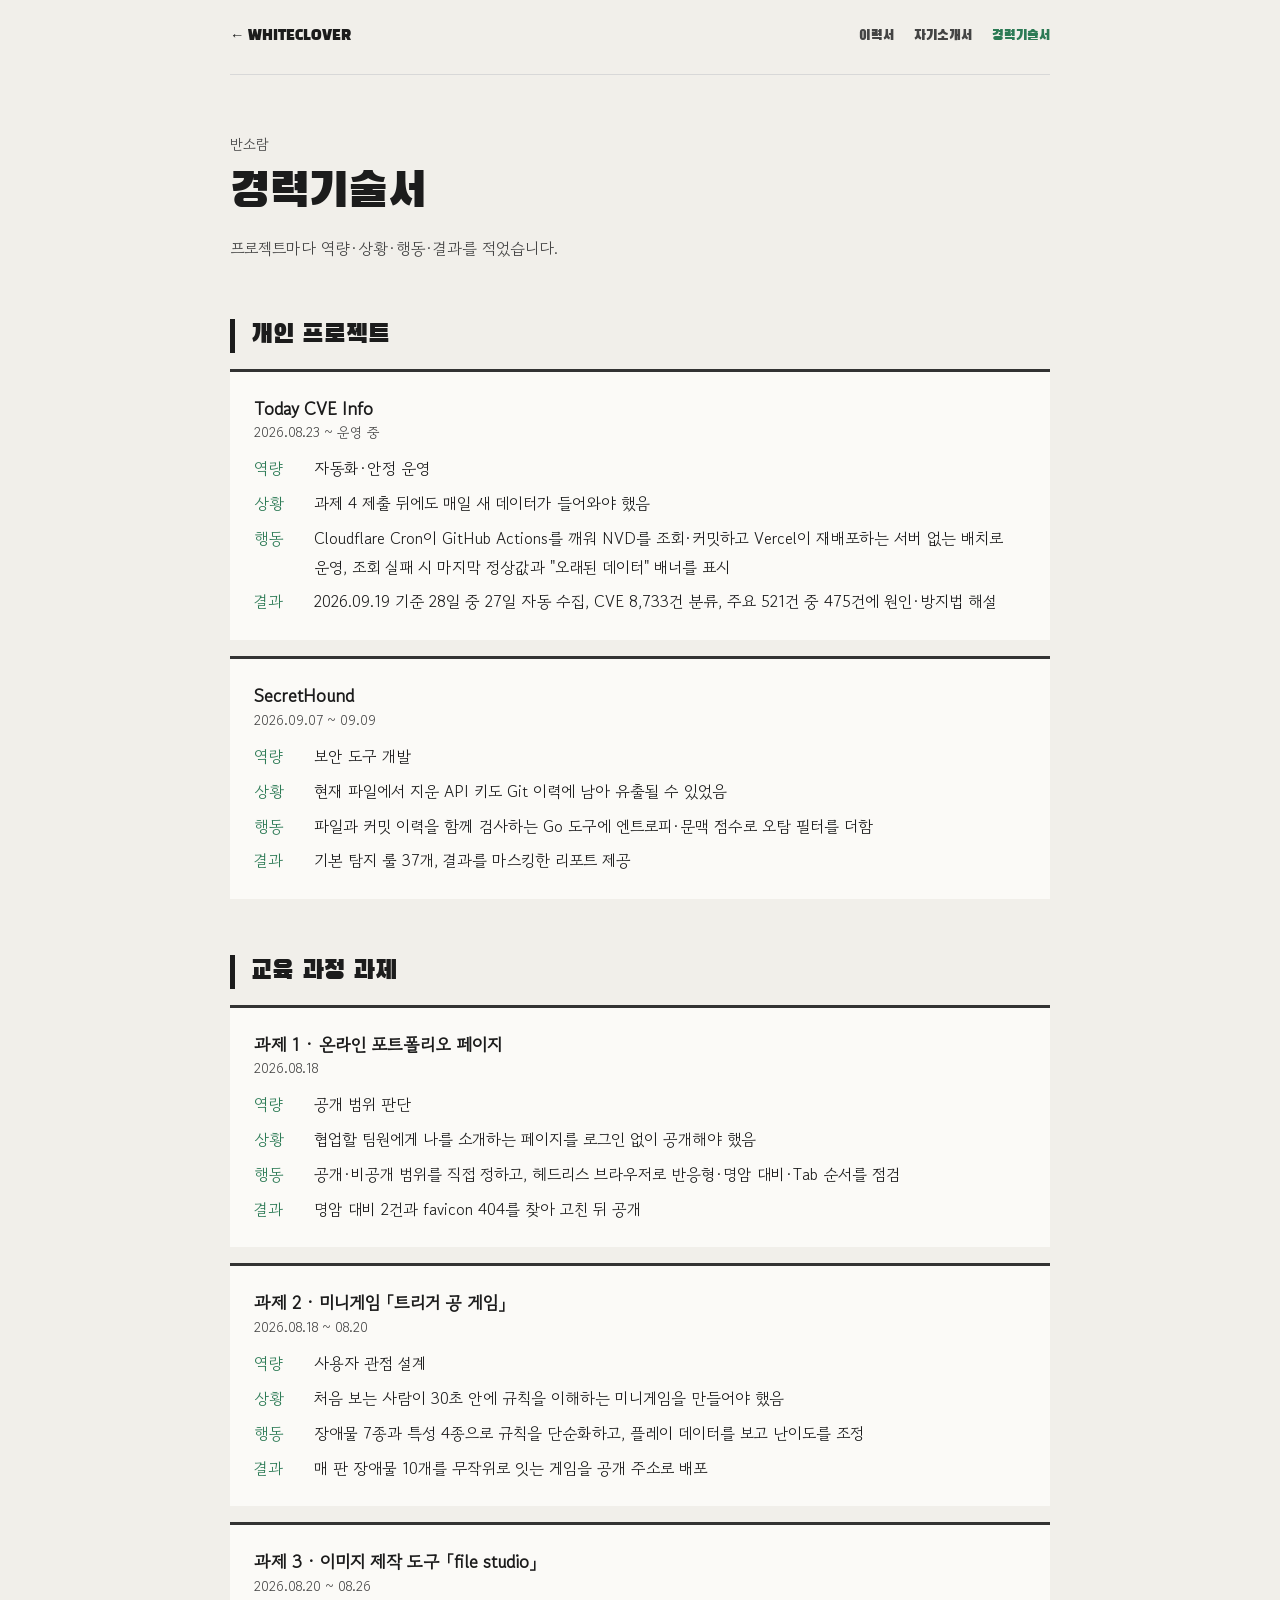
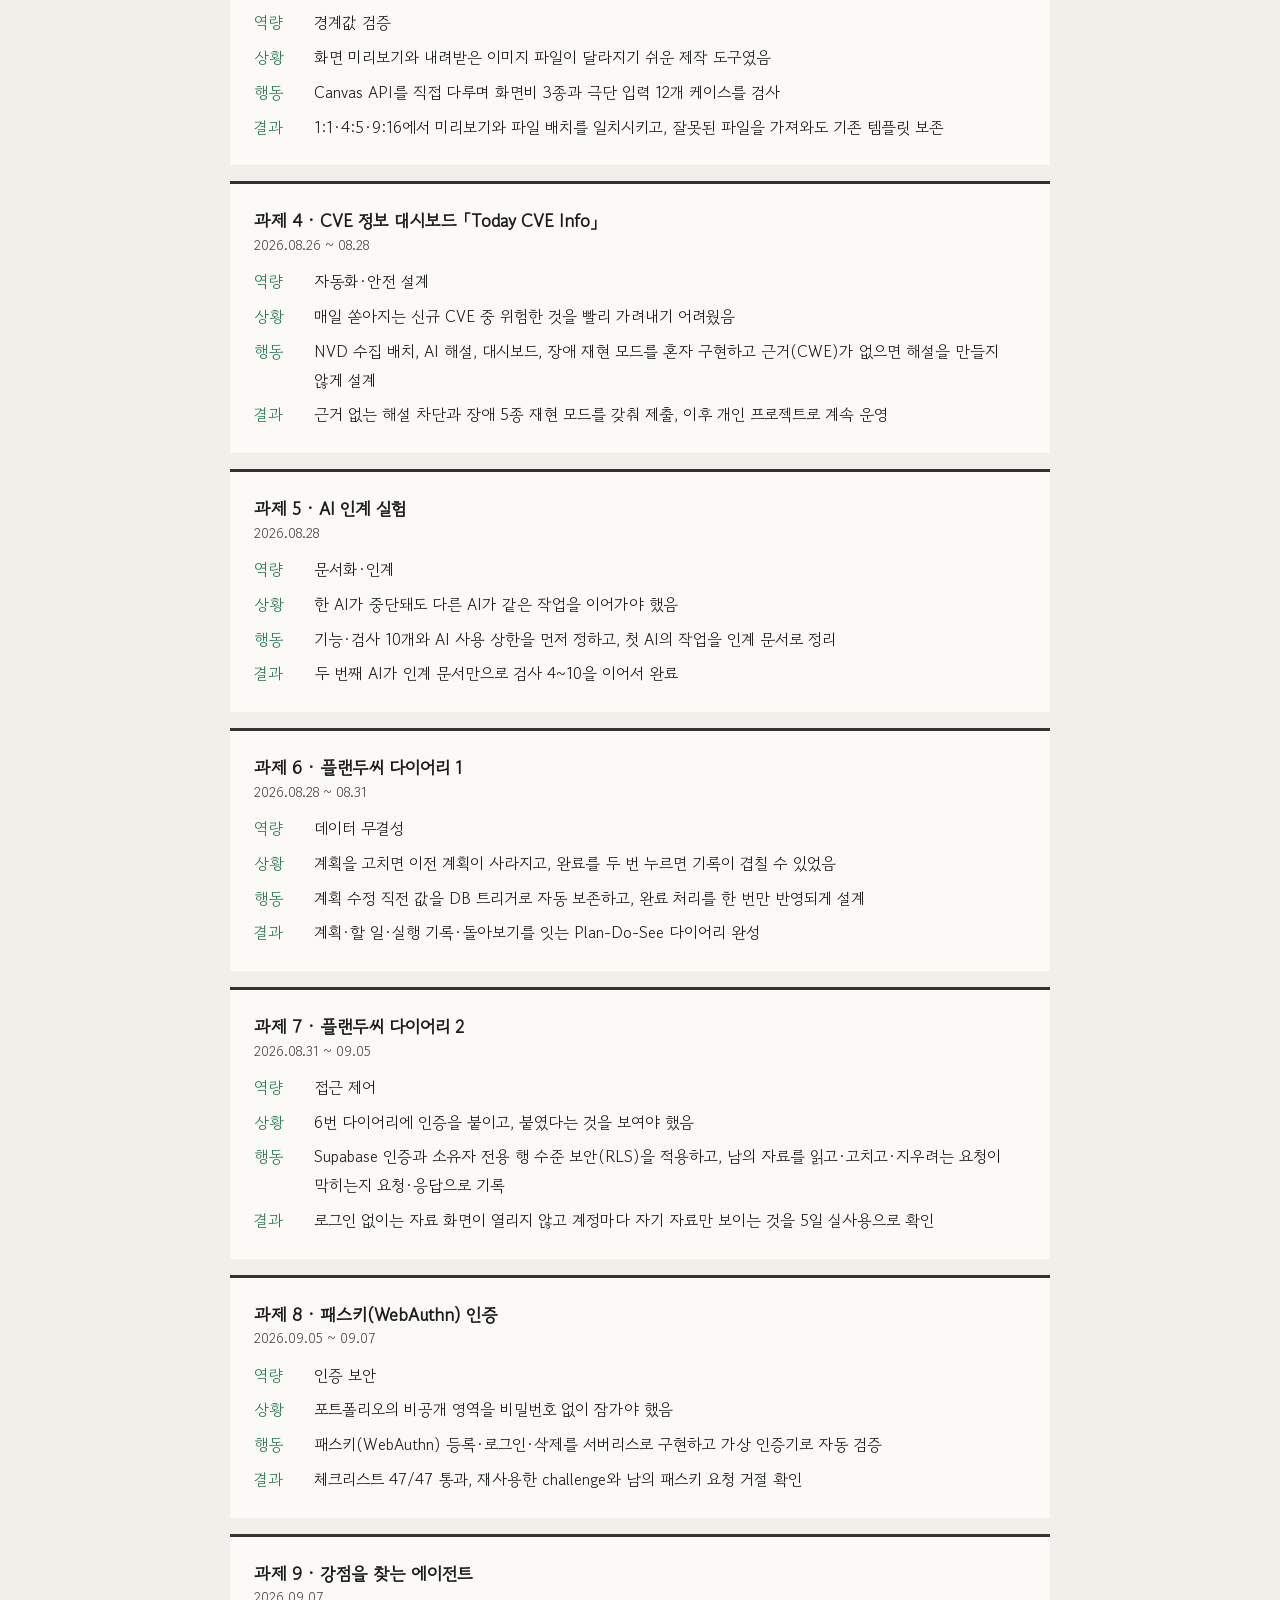
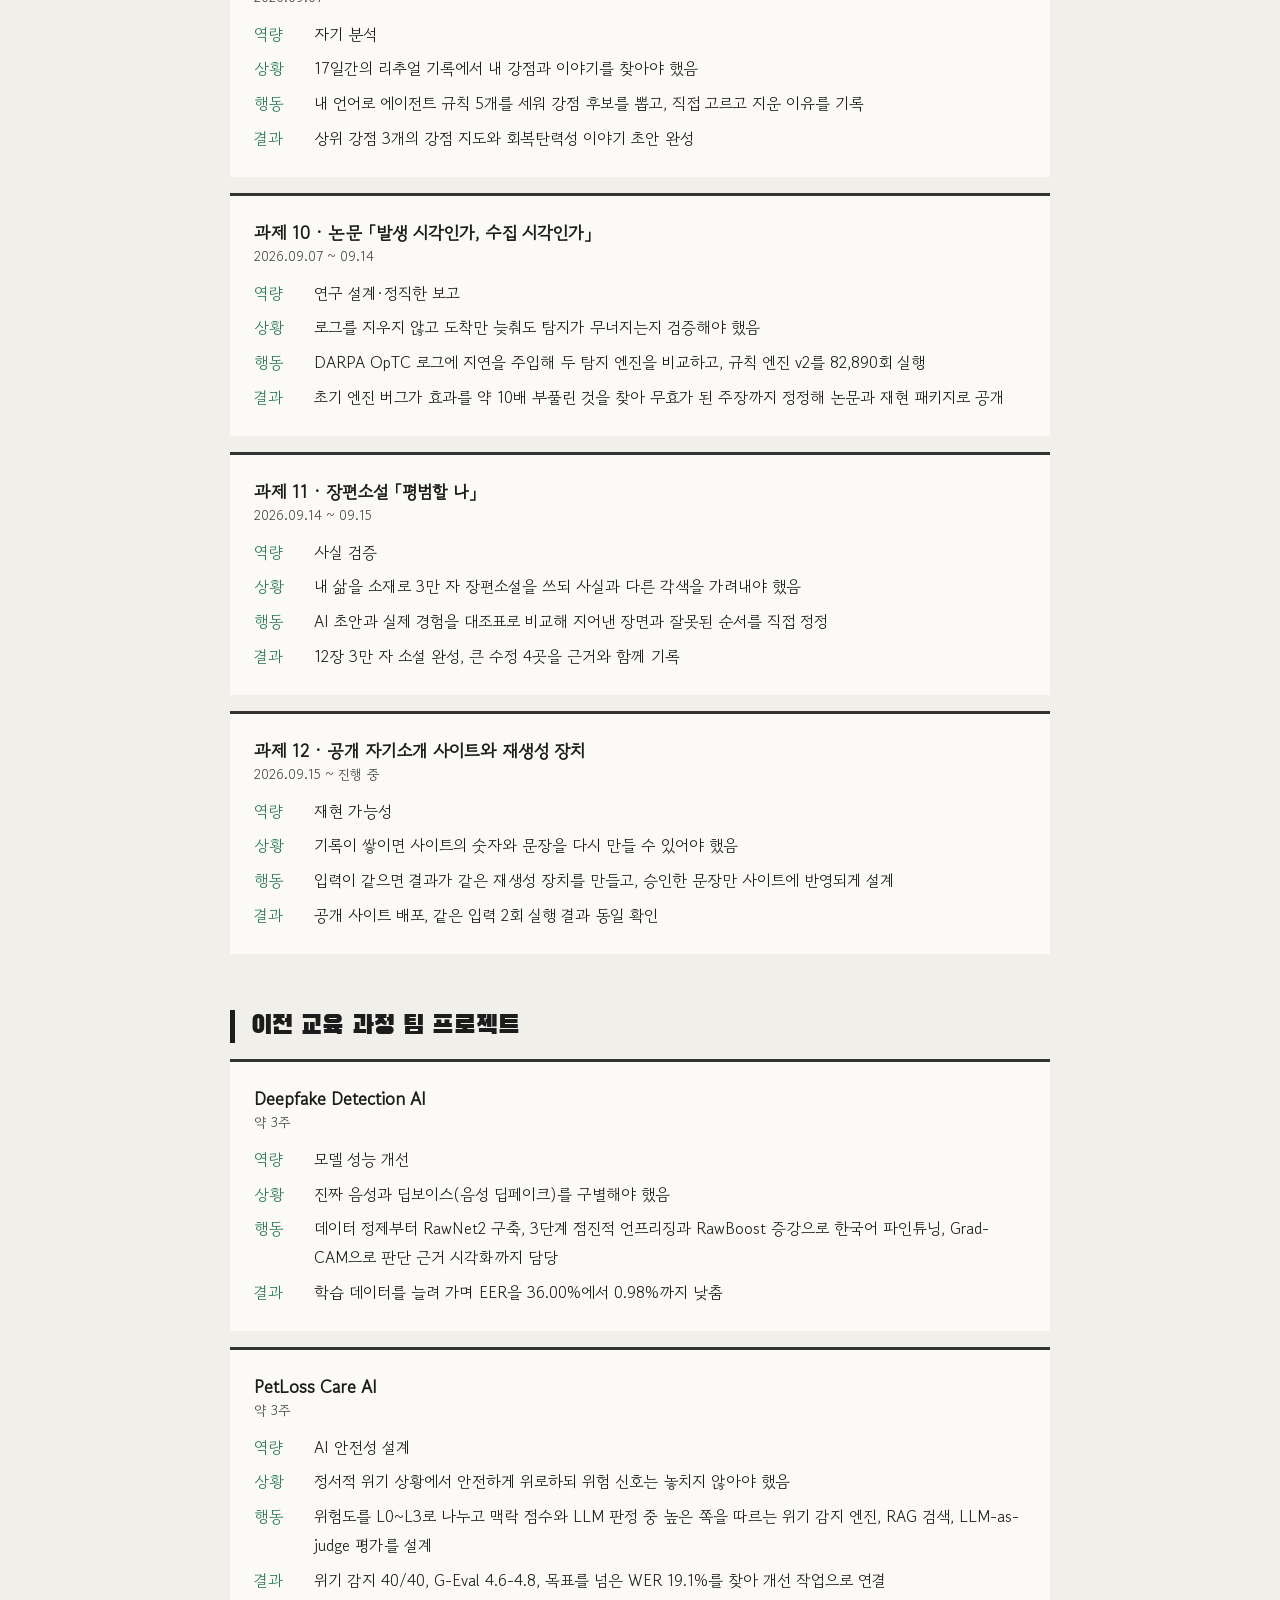
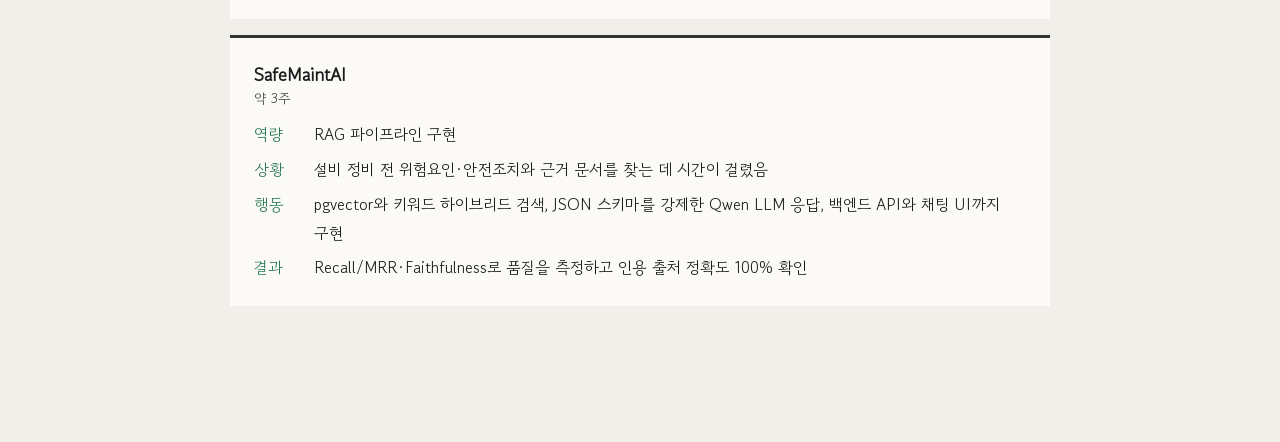
==== career.html @ 24337773 "Publish resume, cover letter, and career pages on the site Co-Authored-By: Claude Opus 5 <noreply@an" ====
<!DOCTYPE html>
<html lang="ko">
<head>
  <meta charset="UTF-8">
  <meta name="viewport" content="width=device-width, initial-scale=1.0">
  <title>경력기술서 · 반소람</title>
  <meta name="description" content="반소람(WHITECLOVER)의 경력기술서입니다. 프로젝트마다 역량·상황·행동·결과를 적었습니다.">
  <link rel="icon" href="data:image/svg+xml,<svg xmlns=%22http://www.w3.org/2000/svg%22 viewBox=%220 0 100 100%22><rect width=%22100%22 height=%22100%22 fill=%22%23333333%22/><text x=%2250%22 y=%2268%22 font-size=%2260%22 font-family=%22sans-serif%22 font-weight=%22700%22 fill=%22%23ffffff%22 text-anchor=%22middle%22>W</text></svg>">
  <link rel="stylesheet" href="style.css">
</head>
<body class="doc-page">
  <nav class="doc-bar" aria-label="지원 문서">
    <a href="/#resume">← WHITECLOVER</a>
    <a href="resume.html">이력서</a>
    <a href="cover-letter.html">자기소개서</a>
    <a href="career.html" aria-current="page">경력기술서</a>
  </nav>

  <main class="doc">
    <p class="doc-kicker">반소람</p>
    <h1>경력기술서</h1>
    <p class="doc-lede">프로젝트마다 역량·상황·행동·결과를 적었습니다.</p>

    <h2>개인 프로젝트</h2>

    <article class="doc-item">
      <h3>Today CVE Info <span>2026.08.23 ~ 운영 중</span></h3>
      <dl>
        <dt>역량</dt><dd>자동화·안정 운영</dd>
        <dt>상황</dt><dd>과제 4 제출 뒤에도 매일 새 데이터가 들어와야 했음</dd>
        <dt>행동</dt><dd>Cloudflare Cron이 GitHub Actions를 깨워 NVD를 조회·커밋하고 Vercel이 재배포하는 서버 없는 배치로 운영, 조회 실패 시 마지막 정상값과 "오래된 데이터" 배너를 표시</dd>
        <dt>결과</dt><dd>2026.09.19 기준 28일 중 27일 자동 수집, CVE 8,733건 분류, 주요 521건 중 475건에 원인·방지법 해설</dd>
      </dl>
    </article>

    <article class="doc-item">
      <h3>SecretHound <span>2026.09.07 ~ 09.09</span></h3>
      <dl>
        <dt>역량</dt><dd>보안 도구 개발</dd>
        <dt>상황</dt><dd>현재 파일에서 지운 API 키도 Git 이력에 남아 유출될 수 있었음</dd>
        <dt>행동</dt><dd>파일과 커밋 이력을 함께 검사하는 Go 도구에 엔트로피·문맥 점수로 오탐 필터를 더함</dd>
        <dt>결과</dt><dd>기본 탐지 룰 37개, 결과를 마스킹한 리포트 제공</dd>
      </dl>
    </article>

    <h2>교육 과정 과제</h2>

    <article class="doc-item">
      <h3>과제 1 · 온라인 포트폴리오 페이지 <span>2026.08.18</span></h3>
      <dl>
        <dt>역량</dt><dd>공개 범위 판단</dd>
        <dt>상황</dt><dd>협업할 팀원에게 나를 소개하는 페이지를 로그인 없이 공개해야 했음</dd>
        <dt>행동</dt><dd>공개·비공개 범위를 직접 정하고, 헤드리스 브라우저로 반응형·명암 대비·Tab 순서를 점검</dd>
        <dt>결과</dt><dd>명암 대비 2건과 favicon 404를 찾아 고친 뒤 공개</dd>
      </dl>
    </article>

    <article class="doc-item">
      <h3>과제 2 · 미니게임 「트리거 공 게임」 <span>2026.08.18 ~ 08.20</span></h3>
      <dl>
        <dt>역량</dt><dd>사용자 관점 설계</dd>
        <dt>상황</dt><dd>처음 보는 사람이 30초 안에 규칙을 이해하는 미니게임을 만들어야 했음</dd>
        <dt>행동</dt><dd>장애물 7종과 특성 4종으로 규칙을 단순화하고, 플레이 데이터를 보고 난이도를 조정</dd>
        <dt>결과</dt><dd>매 판 장애물 10개를 무작위로 잇는 게임을 공개 주소로 배포</dd>
      </dl>
    </article>

    <article class="doc-item">
      <h3>과제 3 · 이미지 제작 도구 「file studio」 <span>2026.08.20 ~ 08.26</span></h3>
      <dl>
        <dt>역량</dt><dd>경계값 검증</dd>
        <dt>상황</dt><dd>화면 미리보기와 내려받은 이미지 파일이 달라지기 쉬운 제작 도구였음</dd>
        <dt>행동</dt><dd>Canvas API를 직접 다루며 화면비 3종과 극단 입력 12개 케이스를 검사</dd>
        <dt>결과</dt><dd>1:1·4:5·9:16에서 미리보기와 파일 배치를 일치시키고, 잘못된 파일을 가져와도 기존 템플릿 보존</dd>
      </dl>
    </article>

    <article class="doc-item">
      <h3>과제 4 · CVE 정보 대시보드 「Today CVE Info」 <span>2026.08.26 ~ 08.28</span></h3>
      <dl>
        <dt>역량</dt><dd>자동화·안전 설계</dd>
        <dt>상황</dt><dd>매일 쏟아지는 신규 CVE 중 위험한 것을 빨리 가려내기 어려웠음</dd>
        <dt>행동</dt><dd>NVD 수집 배치, AI 해설, 대시보드, 장애 재현 모드를 혼자 구현하고 근거(CWE)가 없으면 해설을 만들지 않게 설계</dd>
        <dt>결과</dt><dd>근거 없는 해설 차단과 장애 5종 재현 모드를 갖춰 제출, 이후 개인 프로젝트로 계속 운영</dd>
      </dl>
    </article>

    <article class="doc-item">
      <h3>과제 5 · AI 인계 실험 <span>2026.08.28</span></h3>
      <dl>
        <dt>역량</dt><dd>문서화·인계</dd>
        <dt>상황</dt><dd>한 AI가 중단돼도 다른 AI가 같은 작업을 이어가야 했음</dd>
        <dt>행동</dt><dd>기능·검사 10개와 AI 사용 상한을 먼저 정하고, 첫 AI의 작업을 인계 문서로 정리</dd>
        <dt>결과</dt><dd>두 번째 AI가 인계 문서만으로 검사 4~10을 이어서 완료</dd>
      </dl>
    </article>

    <article class="doc-item">
      <h3>과제 6 · 플랜두씨 다이어리 1 <span>2026.08.28 ~ 08.31</span></h3>
      <dl>
        <dt>역량</dt><dd>데이터 무결성</dd>
        <dt>상황</dt><dd>계획을 고치면 이전 계획이 사라지고, 완료를 두 번 누르면 기록이 겹칠 수 있었음</dd>
        <dt>행동</dt><dd>계획 수정 직전 값을 DB 트리거로 자동 보존하고, 완료 처리를 한 번만 반영되게 설계</dd>
        <dt>결과</dt><dd>계획·할 일·실행 기록·돌아보기를 잇는 Plan-Do-See 다이어리 완성</dd>
      </dl>
    </article>

    <article class="doc-item">
      <h3>과제 7 · 플랜두씨 다이어리 2 <span>2026.08.31 ~ 09.05</span></h3>
      <dl>
        <dt>역량</dt><dd>접근 제어</dd>
        <dt>상황</dt><dd>6번 다이어리에 인증을 붙이고, 붙였다는 것을 보여야 했음</dd>
        <dt>행동</dt><dd>Supabase 인증과 소유자 전용 행 수준 보안(RLS)을 적용하고, 남의 자료를 읽고·고치고·지우려는 요청이 막히는지 요청·응답으로 기록</dd>
        <dt>결과</dt><dd>로그인 없이는 자료 화면이 열리지 않고 계정마다 자기 자료만 보이는 것을 5일 실사용으로 확인</dd>
      </dl>
    </article>

    <article class="doc-item">
      <h3>과제 8 · 패스키(WebAuthn) 인증 <span>2026.09.05 ~ 09.07</span></h3>
      <dl>
        <dt>역량</dt><dd>인증 보안</dd>
        <dt>상황</dt><dd>포트폴리오의 비공개 영역을 비밀번호 없이 잠가야 했음</dd>
        <dt>행동</dt><dd>패스키(WebAuthn) 등록·로그인·삭제를 서버리스로 구현하고 가상 인증기로 자동 검증</dd>
        <dt>결과</dt><dd>체크리스트 47/47 통과, 재사용한 challenge와 남의 패스키 요청 거절 확인</dd>
      </dl>
    </article>

    <article class="doc-item">
      <h3>과제 9 · 강점을 찾는 에이전트 <span>2026.09.07</span></h3>
      <dl>
        <dt>역량</dt><dd>자기 분석</dd>
        <dt>상황</dt><dd>17일간의 리추얼 기록에서 내 강점과 이야기를 찾아야 했음</dd>
        <dt>행동</dt><dd>내 언어로 에이전트 규칙 5개를 세워 강점 후보를 뽑고, 직접 고르고 지운 이유를 기록</dd>
        <dt>결과</dt><dd>상위 강점 3개의 강점 지도와 회복탄력성 이야기 초안 완성</dd>
      </dl>
    </article>

    <article class="doc-item">
      <h3>과제 10 · 논문 「발생 시각인가, 수집 시각인가」 <span>2026.09.07 ~ 09.14</span></h3>
      <dl>
        <dt>역량</dt><dd>연구 설계·정직한 보고</dd>
        <dt>상황</dt><dd>로그를 지우지 않고 도착만 늦춰도 탐지가 무너지는지 검증해야 했음</dd>
        <dt>행동</dt><dd>DARPA OpTC 로그에 지연을 주입해 두 탐지 엔진을 비교하고, 규칙 엔진 v2를 82,890회 실행</dd>
        <dt>결과</dt><dd>초기 엔진 버그가 효과를 약 10배 부풀린 것을 찾아 무효가 된 주장까지 정정해 논문과 재현 패키지로 공개</dd>
      </dl>
    </article>

    <article class="doc-item">
      <h3>과제 11 · 장편소설 「평범할 나」 <span>2026.09.14 ~ 09.15</span></h3>
      <dl>
        <dt>역량</dt><dd>사실 검증</dd>
        <dt>상황</dt><dd>내 삶을 소재로 3만 자 장편소설을 쓰되 사실과 다른 각색을 가려내야 했음</dd>
        <dt>행동</dt><dd>AI 초안과 실제 경험을 대조표로 비교해 지어낸 장면과 잘못된 순서를 직접 정정</dd>
        <dt>결과</dt><dd>12장 3만 자 소설 완성, 큰 수정 4곳을 근거와 함께 기록</dd>
      </dl>
    </article>

    <article class="doc-item">
      <h3>과제 12 · 공개 자기소개 사이트와 재생성 장치 <span>2026.09.15 ~ 진행 중</span></h3>
      <dl>
        <dt>역량</dt><dd>재현 가능성</dd>
        <dt>상황</dt><dd>기록이 쌓이면 사이트의 숫자와 문장을 다시 만들 수 있어야 했음</dd>
        <dt>행동</dt><dd>입력이 같으면 결과가 같은 재생성 장치를 만들고, 승인한 문장만 사이트에 반영되게 설계</dd>
        <dt>결과</dt><dd>공개 사이트 배포, 같은 입력 2회 실행 결과 동일 확인</dd>
      </dl>
    </article>

    <h2>이전 교육 과정 팀 프로젝트</h2>

    <article class="doc-item">
      <h3>Deepfake Detection AI <span>약 3주</span></h3>
      <dl>
        <dt>역량</dt><dd>모델 성능 개선</dd>
        <dt>상황</dt><dd>진짜 음성과 딥보이스(음성 딥페이크)를 구별해야 했음</dd>
        <dt>행동</dt><dd>데이터 정제부터 RawNet2 구축, 3단계 점진적 언프리징과 RawBoost 증강으로 한국어 파인튜닝, Grad-CAM으로 판단 근거 시각화까지 담당</dd>
        <dt>결과</dt><dd>학습 데이터를 늘려 가며 EER을 36.00%에서 0.98%까지 낮춤</dd>
      </dl>
    </article>

    <article class="doc-item">
      <h3>PetLoss Care AI <span>약 3주</span></h3>
      <dl>
        <dt>역량</dt><dd>AI 안전성 설계</dd>
        <dt>상황</dt><dd>정서적 위기 상황에서 안전하게 위로하되 위험 신호는 놓치지 않아야 했음</dd>
        <dt>행동</dt><dd>위험도를 L0~L3로 나누고 맥락 점수와 LLM 판정 중 높은 쪽을 따르는 위기 감지 엔진, RAG 검색, LLM-as-judge 평가를 설계</dd>
        <dt>결과</dt><dd>위기 감지 40/40, G-Eval 4.6-4.8, 목표를 넘은 WER 19.1%를 찾아 개선 작업으로 연결</dd>
      </dl>
    </article>

    <article class="doc-item">
      <h3>SafeMaintAI <span>약 3주</span></h3>
      <dl>
        <dt>역량</dt><dd>RAG 파이프라인 구현</dd>
        <dt>상황</dt><dd>설비 정비 전 위험요인·안전조치와 근거 문서를 찾는 데 시간이 걸렸음</dd>
        <dt>행동</dt><dd>pgvector와 키워드 하이브리드 검색, JSON 스키마를 강제한 Qwen LLM 응답, 백엔드 API와 채팅 UI까지 구현</dd>
        <dt>결과</dt><dd>Recall/MRR·Faithfulness로 품질을 측정하고 인용 출처 정확도 100% 확인</dd>
      </dl>
    </article>
  </main>
</body>
</html>
---- style.css ----
/* fonts are self-hosted (subset: KS X 1001 Hangul + Latin) so the look never depends on Google Fonts */
@font-face {
  font-family: "Black Han Sans";
  src: url("fonts/BlackHanSans.woff2") format("woff2");
  font-weight: 400;
  font-display: swap;
}

@font-face {
  font-family: "Gowun Dodum";
  src: url("fonts/GowunDodum.woff2") format("woff2");
  font-weight: 400;
  font-display: swap;
}

:root {
  --black: #1c1c1c;
  --white: #ffffff;
  --paper: #f1efea;
  --surface: #fbfaf7;
  --gray-100: #e7e4dd;
  --gray-300: #cfcfcf;
  --gray-500: #8f8f8f;
  --gray-700: #444444;
  --charcoal: #333333;
  --clover: #5fbf8a;
  --clover-deep: #2c7a55;
  --line: #d8d8d8;
  --ink-soft: #252525;
  --font-body: "Gowun Dodum", -apple-system, "Apple SD Gothic Neo", sans-serif;
  --font-display: "Black Han Sans", -apple-system, "Apple SD Gothic Neo", sans-serif;
  --wrap: min(1120px, 100% - 48px);
  --radius: 8px;
  --ease: cubic-bezier(0.16, 1, 0.3, 1);
}

* {
  box-sizing: border-box;
}

body {
  margin: 0;
  background: var(--paper);
  color: var(--black);
  font-family: var(--font-body);
  line-height: 1.85;
  -webkit-font-smoothing: antialiased;
  -moz-osx-font-smoothing: grayscale;
  text-rendering: optimizeLegibility;
  word-break: keep-all;
}

h1, h2, h3,
#hero-one-line,
#hero-mission {
  text-wrap: balance;
}

p {
  text-wrap: pretty;
}

.section-title,
section#story h2,
section#disclosure h2,
section#strengths h2,
section#projects h2,
section#private-zone h2 {
  font-family: var(--font-display);
  font-weight: 400;
  font-size: clamp(2rem, 5vw, 3.4rem);
  line-height: 1.15;
  letter-spacing: -0.005em;
  margin: 0 0 48px;
  padding-left: 24px;
  border-left: 6px solid var(--black);
}

/* hero */
header#intro {
  background:
    radial-gradient(640px circle at var(--mx, 72%) var(--my, 38%), rgba(95, 191, 138, 0.1), transparent 65%),
    var(--charcoal);
  color: var(--white);
  min-height: min(820px, 86vh);
  display: grid;
  align-items: center;
  padding: 120px 0 88px;
  border-bottom: 1px solid rgba(255, 255, 255, 0.2);
  position: relative;
  overflow: hidden;
}

header#intro::before {
  content: "";
  position: absolute;
  inset: 0;
  pointer-events: none;
  background-image: radial-gradient(circle, rgba(95, 191, 138, 0.62) 1.2px, transparent 1.8px);
  background-size: 28px 28px;
  -webkit-mask-image: radial-gradient(260px circle at var(--mx, 72%) var(--my, 38%), #000, transparent);
  mask-image: radial-gradient(260px circle at var(--mx, 72%) var(--my, 38%), #000, transparent);
}

header#intro::after {
  content: "";
  position: absolute;
  inset: 0;
  pointer-events: none;
  opacity: 0.06;
  background-image: url("data:image/svg+xml,%3Csvg xmlns='http://www.w3.org/2000/svg' width='160' height='160'%3E%3Cfilter id='n'%3E%3CfeTurbulence type='fractalNoise' baseFrequency='0.9' numOctaves='2' stitchTiles='stitch'/%3E%3C/filter%3E%3Crect width='100%25' height='100%25' filter='url(%23n)'/%3E%3C/svg%3E");
}

.hero-inner {
  position: relative;
  z-index: 1;
  width: var(--wrap);
  max-width: 1240px;
  margin: 0 auto;
}

#hero-role {
  margin: 0 0 18px;
  font-size: clamp(0.95rem, 1.6vw, 1.15rem);
  line-height: 1.4;
  color: rgba(95, 191, 138, 0.72);
}

header#intro h1 {
  margin: 0;
  font-family: var(--font-display);
  font-weight: 400;
  font-size: clamp(3rem, 11.5vw, 9.5rem);
  line-height: 0.95;
  letter-spacing: -0.035em;
  max-width: 12ch;
}

#hero-one-line {
  max-width: 22ch;
  margin: 28px 0 0;
  font-family: var(--font-display);
  font-weight: 400;
  font-size: clamp(1.3rem, 2.6vw, 1.9rem);
  line-height: 1.35;
}

.hero-nav {
  display: flex;
  flex-wrap: wrap;
  gap: 10px;
  margin-top: 48px;
}

.hero-nav a {
  border: 1px solid rgba(255, 255, 255, 0.38);
  border-radius: 4px;
  color: var(--white);
  font-size: 0.9rem;
  line-height: 1;
  padding: 12px 20px;
  background: rgba(17, 17, 17, 0.12);
  text-decoration: none;
  transition: background 0.25s var(--ease), color 0.25s var(--ease), transform 0.1s ease;
}

.hero-nav a:hover {
  background: var(--white);
  color: var(--black);
}

/* about */
section#about {
  width: var(--wrap);
  margin: 0 auto;
  padding: 144px 0 56px;
  display: grid;
  grid-template-columns: minmax(0, 1.35fr) minmax(0, 1fr);
  column-gap: 72px;
  row-gap: 40px;
  align-items: end;
}

#hero-mission {
  margin: 0;
  padding-left: 28px;
  border-left: 3px solid rgba(95, 191, 138, 0.65);
  font-family: var(--font-display);
  font-weight: 400;
  font-size: clamp(1.7rem, 3.6vw, 2.75rem);
  line-height: 1.3;
}

#hero-highlights {
  display: grid;
  padding: 0 24px;
  background: var(--charcoal);
  color: var(--white);
  border-bottom: 1px solid var(--line);
  border-top: 3px solid var(--charcoal);
}

.hero-stat {
  display: flex;
  align-items: baseline;
  justify-content: space-between;
  gap: 16px;
  padding: 16px 0;
  border-top: 1px solid var(--line);
}

.hero-stat .v {
  font-family: var(--font-display);
  font-size: clamp(1.7rem, 3vw, 2.3rem);
  line-height: 1.1;
  font-variant-numeric: tabular-nums;
  color: var(--white);
}

.hero-stat .k {
  font-size: 0.86rem;
  color: var(--gray-300);
  text-align: right;
}

#target-sentence {
  grid-column: 1 / -1;
  max-width: 44ch;
  margin: 0;
  font-size: 1rem;
  color: var(--gray-700);
}

/* story */
section#story {
  width: min(940px, 100% - 48px);
  margin: 0 auto;
  padding: 144px 0 24px;
}

.story-list {
  position: relative;
  border-left: 3px solid rgba(44, 122, 85, 0.42);
  margin-left: 5px;
  padding-left: 36px;
}

.story-list::before {
  content: "";
  position: absolute;
  left: -2px;
  top: 0;
  bottom: 0;
  width: 3px;
  background: rgba(44, 122, 85, 0.72);
  transform-origin: top;
  transform: scaleY(0);
}

.story-scene {
  position: relative;
  padding: 0 0 96px 8px;
}

.story-scene:last-child {
  padding-bottom: 0;
}

.story-scene::before {
  content: "";
  position: absolute;
  left: -42px;
  top: 7px;
  width: 11px;
  height: 11px;
  border-radius: 50%;
  background: var(--clover-deep);
  box-shadow: 0 0 0 5px var(--paper);
}

.story-scene time,
.story-scene .story-when {
  display: block;
  margin: 0;
  font-size: 0.85rem;
  line-height: 1.6;
  color: var(--gray-500);
}

.story-scene h3 {
  margin: 10px 0 24px;
  font-family: var(--font-display);
  font-weight: 400;
  font-size: clamp(1.5rem, 3vw, 2rem);
  line-height: 1.25;
}

.scene-label {
  display: block;
  margin-bottom: 4px;
  font-family: var(--font-body);
  font-size: 0.95rem;
  color: var(--gray-700);
}

.story-scene p {
  max-width: 62ch;
  margin: 0;
  font-size: 1.02rem;
  line-height: 1.95;
  color: var(--ink-soft);
}

.story-scene p + p {
  margin-top: 16px;
}

.ability-tag {
  display: inline-block;
  margin-left: 4px;
  padding: 1px 10px;
  border: 1px solid var(--gray-500);
  border-radius: 999px;
  font-size: 0.74rem;
  line-height: 1.7;
  color: var(--black);
  white-space: nowrap;
  vertical-align: 1px;
}

/* numbers & resume */
section#next-steps {
  width: var(--wrap);
  margin: 104px auto 0;
  display: grid;
  grid-template-columns: minmax(0, 1.5fr) minmax(0, 1fr);
  gap: 16px;
}

.next-step-card {
  border-radius: 0;
  border-top: 3px solid var(--charcoal);
  padding: 40px;
  background: var(--gray-100);
}

.next-step-card h2 {
  margin: 0 0 12px;
  font-family: var(--font-display);
  font-weight: 400;
  font-size: clamp(1.4rem, 2.4vw, 1.75rem);
  line-height: 1.3;
}

.next-step-card p {
  margin: 0;
  font-size: 0.95rem;
  color: var(--gray-700);
}

.next-step-card a {
  display: inline-block;
  margin-top: 24px;
  padding-bottom: 2px;
  border-bottom: 2px solid currentColor;
  font-family: var(--font-display);
  font-size: 0.9rem;
  color: var(--black);
  text-decoration: none;
  transition: opacity 0.2s ease;
}

.next-step-card a:hover {
  opacity: 0.6;
}

#resume {
  background: var(--charcoal);
  color: var(--white);
  border-top-color: rgba(95, 191, 138, 0.55);
}

#resume p {
  color: var(--gray-300);
}

#resume a {
  color: var(--white);
}

.regen-stats {
  list-style: none;
  display: grid;
  gap: 8px;
  margin: 24px 0 0;
  padding: 0;
  font-size: 0.9rem;
  color: var(--gray-700);
}

.regen-stats strong {
  font-family: var(--font-display);
  font-weight: 400;
  color: var(--black);
}

.regen-sentence {
  margin-top: 16px !important;
  color: var(--black) !important;
}

/* work & skills */
section#disclosure {
  width: var(--wrap);
  margin: 0 auto;
  padding: 160px 0 24px;
}

#disclosure-scope {
  list-style: none;
  margin: 0;
  padding: 0;
  border-top: 3px solid var(--black);
}

#disclosure-scope > li {
  display: grid;
  grid-template-columns: minmax(0, 260px) minmax(0, 1fr);
  gap: 32px;
  padding: 32px 0;
  border-bottom: 1px solid var(--line);
}

#disclosure-scope .label {
  font-family: var(--font-display);
  font-size: 1.4rem;
  line-height: 1.3;
  color: var(--black);
}

#disclosure-scope .detail {
  font-size: 1rem;
  color: var(--gray-700);
}

#disclosure-scope .detail p {
  margin: 8px 0 0;
}

#disclosure-scope .detail a {
  color: var(--black);
  text-decoration: underline;
  text-underline-offset: 3px;
  word-break: break-all;
}

ul.detail-list {
  list-style: none;
  display: grid;
  gap: 10px;
  margin: 0;
  padding: 0;
}

ul.detail-list strong,
.evidence-list strong {
  display: inline-block;
  margin-right: 8px;
  padding: 3px 8px;
  border-radius: 6px;
  background: var(--charcoal);
  color: var(--white);
  font-weight: 400;
  font-size: 0.8rem;
  line-height: 1.5;
  letter-spacing: 0.02em;
  vertical-align: middle;
}

/* how i work */
main {
  width: min(960px, 100% - 48px);
  margin: 0 auto;
  padding: 160px 0 24px;
}

section#strengths {
  counter-reset: strength;
}

article.strength {
  counter-increment: strength;
  position: relative;
  padding: 52px 0 52px 176px;
  border-top: 1px solid var(--line);
  border-left: 3px solid rgba(95, 191, 138, 0.55);
}

article.strength:last-of-type {
  border-bottom: 1px solid var(--line);
}

article.strength::before {
  content: counter(strength, decimal-leading-zero);
  position: absolute;
  left: 0;
  top: 36px;
  font-family: var(--font-display);
  font-size: 5rem;
  line-height: 1;
  color: var(--gray-300);
  user-select: none;
}

article.strength h3 {
  margin: 0 0 20px;
  font-family: var(--font-display);
  font-weight: 400;
  font-size: clamp(1.35rem, 2.6vw, 1.75rem);
  line-height: 1.3;
}

article.strength p {
  margin: 10px 0;
  font-size: 0.98rem;
  color: var(--gray-700);
}

article.strength p.result {
  color: var(--black);
  font-size: 1.05rem;
}

article.strength p strong {
  display: inline-block;
  margin-right: 10px;
  padding: 3px 9px;
  border-radius: 6px;
  background: var(--charcoal);
  color: var(--white);
  font-weight: 400;
  font-size: 0.8rem;
  line-height: 1.5;
  letter-spacing: 0.04em;
  vertical-align: middle;
}

/* toggles */
button.evidence-toggle {
  display: inline-flex;
  align-items: center;
  gap: 6px;
  margin-top: 20px;
  padding: 4px 0;
  border: none;
  border-bottom: 2px solid currentColor;
  background: none;
  color: var(--black);
  font-family: var(--font-display);
  font-size: 0.88rem;
  letter-spacing: 0.02em;
  cursor: pointer;
  transition: gap 0.25s var(--ease), transform 0.1s ease;
}

button.evidence-toggle::after {
  content: "→";
}

button.evidence-toggle:hover {
  gap: 12px;
}

.evidence-detail {
  margin-top: 16px;
  padding: 20px 24px;
  border-radius: 0;
  border-left: 3px solid rgba(44, 122, 85, 0.45);
  background: var(--gray-100);
  color: var(--gray-700);
  font-size: 0.95rem;
}

.evidence-detail p {
  margin: 0;
}

.evidence-detail p + p {
  margin-top: 10px;
}

.evidence-list {
  list-style: none;
  display: grid;
  gap: 8px;
  margin: 14px 0 0;
  padding: 0;
}

/* projects */
section#projects {
  width: 100%;
  margin: 0 auto;
  padding: 144px max(24px, calc((100vw - 1120px) / 2)) 64px;
  background: var(--charcoal);
  color: var(--white);
}

section#projects h2 {
  color: var(--white);
  border-left-color: var(--white);
}

.project-group-label {
  display: flex;
  align-items: center;
  gap: 16px;
  margin: 0 0 18px;
  font-family: var(--font-display);
  font-size: 1.05rem;
  line-height: 1.4;
}

.project-group-label::after {
  content: "";
  flex: 1;
  height: 1px;
  background: rgba(255, 255, 255, 0.28);
}

.project-group-label--spaced {
  margin-top: 80px;
}

.project-group-note {
  margin: -6px 0 18px;
  font-size: 0.82rem;
  color: var(--gray-300);
}

.project-grid {
  list-style: none;
  display: grid;
  gap: 16px;
  margin: 0;
  padding: 0;
}

.project-grid--solo,
.project-grid--team {
  grid-template-columns: repeat(2, minmax(0, 1fr));
}

.project-grid--team > :first-child {
  grid-column: 1 / -1;
}

.project-card {
  display: flex;
  flex-direction: column;
  padding: 40px 36px 36px;
  border-radius: 0;
  border-top: 3px solid var(--charcoal);
  background: var(--gray-100);
  color: var(--black);
}

.project-grid--research .project-card {
  border: none;
  border-top: 3px solid rgba(44, 122, 85, 0.45);
}

.project-grid--research .project-card--planned {
  background: transparent;
  border: 1px dashed var(--gray-500);
}

.project-head {
  display: flex;
  align-items: baseline;
  gap: 12px;
  margin-bottom: 18px;
}

.project-index {
  font-family: var(--font-display);
  font-size: 0.95rem;
  color: var(--gray-500);
}

.project-head h3 {
  margin: 0;
  font-family: var(--font-display);
  font-weight: 400;
  font-size: clamp(1.3rem, 2.4vw, 1.6rem);
  line-height: 1.25;
}

.project-stat {
  display: flex;
  flex-direction: column;
  gap: 2px;
  margin: 0 0 20px;
}

.project-stat .v {
  font-family: var(--font-display);
  font-size: clamp(2rem, 4vw, 2.8rem);
  line-height: 1.05;
  font-variant-numeric: tabular-nums;
}

.project-stat .k {
  font-size: 0.82rem;
  color: var(--gray-700);
}

.project-line {
  margin: 8px 0;
  font-size: 0.92rem;
  line-height: 1.7;
  color: var(--gray-700);
}

.project-result {
  color: var(--black);
}

.project-line,
.project-note,
.project-card .evidence-detail {
  max-width: 72ch;
}

.project-line strong {
  display: inline-block;
  margin-right: 8px;
  padding: 2px 8px;
  border-radius: 6px;
  background: var(--charcoal);
  color: var(--white);
  font-weight: 400;
  font-size: 0.74rem;
  line-height: 1.5;
  letter-spacing: 0.03em;
  vertical-align: middle;
}

.project-tech {
  list-style: none;
  display: flex;
  flex-wrap: wrap;
  gap: 6px;
  margin: 18px 0 0;
  padding: 0;
}

.project-tech li {
  padding: 3px 11px;
  border: 1px solid var(--gray-300);
  border-radius: 4px;
  background: var(--surface);
  font-size: 0.76rem;
  color: var(--gray-700);
}

.project-card .evidence-toggle {
  align-self: flex-start;
}

.project-card .evidence-detail {
  background: var(--surface);
}

.project-links {
  display: flex;
  flex-wrap: wrap;
  gap: 20px;
  margin-top: 22px;
}

.project-link {
  align-self: flex-start;
  margin-top: 22px;
  padding-bottom: 2px;
  border-bottom: 2px solid currentColor;
  font-family: var(--font-display);
  font-size: 0.9rem;
  color: var(--black);
  text-decoration: none;
  transition: opacity 0.2s ease;
}

.project-links .project-link {
  margin-top: 0;
}

.project-link:hover {
  opacity: 0.6;
}

.project-note {
  margin: 14px 0 0;
  font-size: 0.78rem;
  line-height: 1.6;
  color: var(--gray-700);
}

.mini-table {
  width: 100%;
  margin: 10px 0;
  border-collapse: collapse;
  font-size: 0.8rem;
}

.mini-table th,
.mini-table td {
  padding: 5px 8px;
  border: 1px solid var(--gray-300);
  text-align: left;
}

.mini-table th {
  background: var(--gray-100);
  font-weight: 400;
}

/* private zone (passkey) */
section#private-zone {
  width: min(760px, 100% - 48px);
  margin: 160px auto 0;
  padding-top: 72px;
  border-top: 2px dashed var(--gray-300);
}

section#private-zone h2 {
  margin-bottom: 16px;
}

.private-lede {
  margin: 0 0 32px;
  font-size: 0.95rem;
  line-height: 1.8;
  color: var(--gray-700);
}

#private-auth-box,
#private-content {
  padding: 28px 30px;
  border-radius: 0;
  border-top: 3px solid rgba(44, 122, 85, 0.45);
  background: var(--gray-100);
}

.private-field {
  display: flex;
  flex-direction: column;
  gap: 6px;
  margin-bottom: 16px;
}

.private-field label {
  font-size: 0.82rem;
  color: var(--gray-700);
}

.private-field input {
  padding: 11px 14px;
  border: 1px solid var(--gray-500);
  border-radius: 10px;
  background: var(--surface);
  font-family: var(--font-body);
  font-size: 0.95rem;
  color: var(--black);
}

.private-field input:focus-visible {
  outline: 2px solid var(--black);
  outline-offset: 2px;
}

.private-actions {
  display: flex;
  flex-wrap: wrap;
  gap: 10px;
}

.pk-btn {
  padding: 10px 18px;
  border: 1px solid var(--black);
  border-radius: 999px;
  background: var(--surface);
  color: var(--black);
  font-family: var(--font-display);
  font-size: 0.85rem;
  letter-spacing: 0.02em;
  cursor: pointer;
  transition: background 0.2s ease, color 0.2s ease, transform 0.1s ease;
}

.pk-btn:hover {
  background: var(--charcoal);
  color: var(--white);
}

.pk-btn-primary {
  background: var(--charcoal);
  color: var(--white);
}

.pk-btn-primary:hover {
  background: var(--black);
}

.pk-btn-danger {
  padding: 5px 12px;
  border-color: var(--gray-500);
  color: var(--gray-700);
  font-size: 0.75rem;
}

.pk-status {
  min-height: 1.4em;
  margin: 16px 0 0;
  font-size: 0.86rem;
  color: var(--gray-700);
}

.pk-status-error {
  color: #b3261e;
}

#private-content {
  margin-top: 16px;
}

#private-content h3 {
  margin: 0 0 12px;
  font-family: var(--font-display);
  font-weight: 400;
  font-size: 1.1rem;
}

.private-content-head {
  display: flex;
  align-items: center;
  justify-content: space-between;
  gap: 12px;
  margin-bottom: 22px;
}

.private-content-head p {
  margin: 0;
  font-size: 0.9rem;
}

.pk-notes,
.pk-list {
  list-style: none;
  display: grid;
  gap: 8px;
  margin: 0 0 24px;
  padding: 0;
}

.pk-notes li {
  padding: 11px 15px;
  border-radius: 10px;
  background: var(--surface);
  font-size: 0.88rem;
  color: var(--gray-700);
}

.pk-list li {
  display: flex;
  align-items: center;
  justify-content: space-between;
  gap: 10px;
  padding: 8px 8px 8px 15px;
  border-radius: 10px;
  background: var(--surface);
  font-size: 0.8rem;
}

.pk-item-info {
  color: var(--gray-700);
  overflow-wrap: anywhere;
}

#pk-log-wrap {
  width: min(760px, 100% - 48px);
  margin: 20px auto 0;
}

#pk-log-wrap summary {
  cursor: pointer;
  font-size: 0.8rem;
  color: var(--gray-500);
}

#pk-log {
  max-height: 260px;
  margin-top: 10px;
  padding: 14px 16px;
  overflow: auto;
  border-radius: 14px;
  background: var(--charcoal);
  color: var(--gray-100);
  font-size: 0.72rem;
  line-height: 1.5;
  white-space: pre-wrap;
  word-break: break-all;
}

/* contact */
#top-contact {
  position: fixed;
  top: 20px;
  right: 20px;
  z-index: 10;
  padding: 8px 16px;
  border: 1px solid rgba(255, 255, 255, 0.3);
  border-radius: 4px;
  background: var(--charcoal);
  color: var(--white);
  font-family: var(--font-display);
  font-size: 0.82rem;
  letter-spacing: 0.03em;
  text-decoration: none;
  transition: background 0.2s ease, transform 0.1s ease;
}

#top-contact:hover {
  background: var(--black);
}

footer#contact {
  margin-top: 160px;
  padding: 128px 24px;
  background: var(--charcoal);
  color: var(--white);
  text-align: center;
}

footer#contact .contact-toggle {
  display: inline-flex;
  align-items: center;
  gap: 10px;
  max-width: 100%;
  padding-bottom: 4px;
  border-bottom: 3px solid var(--white);
  color: var(--white);
  font-family: var(--font-display);
  font-size: clamp(1.8rem, 6vw, 3.8rem);
  line-height: 1.2;
  text-decoration: none;
  overflow-wrap: anywhere;
  transition: gap 0.25s var(--ease);
}

footer#contact .contact-toggle::after {
  content: "→";
}

footer#contact .contact-toggle:hover {
  gap: 20px;
}

/* focus & press */
a:focus-visible,
button:focus-visible,
summary:focus-visible {
  outline: 2px solid var(--clover-deep);
  outline-offset: 3px;
}

header#intro a:focus-visible,
footer#contact a:focus-visible,
#resume a:focus-visible {
  outline-color: var(--clover);
}

.pk-btn:active,
.hero-nav a:active,
#top-contact:active,
button.evidence-toggle:active {
  transform: scale(0.98);
}

/* motion */
@media (prefers-reduced-motion: no-preference) {
  html {
    scroll-behavior: smooth;
  }

  .hero-inner > * {
    animation: rise 0.8s var(--ease) both;
  }

  .hero-inner > h1 {
    animation-delay: 0.05s;
  }

  .hero-inner > #hero-role {
    animation-delay: 0.2s;
  }

  .hero-inner > #hero-one-line {
    animation-delay: 0.35s;
  }

  .hero-inner > .hero-nav {
    animation-delay: 0.5s;
  }

  @supports (animation-timeline: scroll()) {
    body::before {
      content: "";
      position: fixed;
      inset: 0 0 auto 0;
      z-index: 20;
      height: 3px;
      background: var(--clover);
      transform-origin: left;
      transform: scaleX(0);
      animation: grow linear both;
      animation-timeline: scroll(root);
    }

    .story-list::before {
      animation: grow-y linear both;
      animation-timeline: view();
      animation-range: cover 12% cover 72%;
    }
  }
}

@keyframes grow {
  to {
    transform: scaleX(1);
  }
}

@keyframes grow-y {
  to {
    transform: scaleY(1);
  }
}

@keyframes rise {
  from {
    opacity: 0;
    transform: translateY(20px);
  }
  to {
    opacity: 1;
    transform: none;
  }
}

/* tablet & mobile */
@media (max-width: 860px) {
  section#about {
    grid-template-columns: 1fr;
    align-items: start;
  }

  section#next-steps {
    grid-template-columns: 1fr;
  }

  #disclosure-scope > li {
    grid-template-columns: 1fr;
    gap: 10px;
  }

  .project-grid--solo,
  .project-grid--team {
    grid-template-columns: 1fr;
  }
}

@media (max-width: 640px) {
  :root {
    --wrap: calc(100% - 40px);
  }

  header#intro {
    min-height: 100dvh;
    padding: 88px 0 56px;
  }

  header#intro h1 {
    max-width: none;
    font-size: clamp(2.3rem, 10.3vw, 4.1rem);
    letter-spacing: -0.05em;
  }

  .hero-nav {
    margin-top: 36px;
  }

  section#about {
    padding-top: 88px;
  }

  section#story,
  section#disclosure,
  section#projects,
  main {
    padding-top: 112px;
  }

  section#projects {
    padding-right: 20px;
    padding-bottom: 48px;
    padding-left: 20px;
  }

  section#story,
  main,
  section#private-zone,
  #pk-log-wrap {
    width: calc(100% - 40px);
  }

  .story-list {
    padding-left: 24px;
  }

  .story-scene::before {
    left: -30px;
  }

  .next-step-card,
  .project-card {
    padding: 28px 24px;
  }

  article.strength {
    padding: 36px 20px;
  }

  article.strength::before {
    position: static;
    display: block;
    margin-bottom: 12px;
    font-size: 3rem;
  }

  section#private-zone {
    margin-top: 112px;
  }

  #private-auth-box,
  #private-content {
    padding: 24px 20px;
  }

  #top-contact {
    top: 12px;
    right: 12px;
    padding: 6px 12px;
    font-size: 0.74rem;
  }

  footer#contact {
    margin-top: 112px;
    padding: 96px 20px;
  }
}

/* application documents (resume.html, cover-letter.html, career.html) */
.doc-links a {
  margin-right: 20px;
}

body.doc-page {
  line-height: 1.8;
}

.doc-bar,
main.doc {
  width: min(820px, 100% - 32px);
  margin: 0 auto;
}

.doc-bar {
  display: flex;
  flex-wrap: wrap;
  gap: 8px 20px;
  padding: 24px 0;
  border-bottom: 1px solid var(--line);
  font-family: var(--font-display);
  font-size: 0.9rem;
}

.doc-bar a {
  color: var(--gray-700);
  text-decoration: none;
}

.doc-bar a:first-child {
  margin-right: auto;
  color: var(--black);
}

.doc-bar a:hover,
.doc-bar a[aria-current="page"] {
  color: var(--clover-deep);
}

main.doc {
  padding: 56px 0 120px;
}

.doc-kicker {
  margin: 0 0 8px;
  font-size: 0.9rem;
  color: var(--gray-700);
}

main.doc h1 {
  margin: 0 0 12px;
  font-family: var(--font-display);
  font-weight: 400;
  font-size: clamp(2rem, 6vw, 3rem);
  line-height: 1.2;
}

.doc-lede {
  margin: 0 0 32px;
  color: var(--gray-700);
}

main.doc h2 {
  margin: 56px 0 16px;
  padding-left: 16px;
  border-left: 5px solid var(--black);
  font-family: var(--font-display);
  font-weight: 400;
  font-size: clamp(1.3rem, 3.5vw, 1.6rem);
  line-height: 1.3;
}

main.doc a {
  color: var(--clover-deep);
  overflow-wrap: anywhere;
}

.table-wrap {
  overflow-x: auto;
}

main.doc table {
  width: 100%;
  border-collapse: collapse;
  font-size: 0.95rem;
}

main.doc th,
main.doc td {
  padding: 10px 12px;
  border-bottom: 1px solid var(--line);
  text-align: left;
  vertical-align: top;
}

main.doc th {
  font-weight: 400;
  color: var(--gray-700);
  white-space: nowrap;
}

@media (min-width: 641px) {
  main.doc td:nth-child(2):not(:last-child) {
    white-space: nowrap;
  }
}

.doc-item {
  margin-bottom: 16px;
  padding: 24px;
  background: var(--surface);
  border-top: 3px solid var(--charcoal);
}

.doc-item h3 {
  margin: 0 0 12px;
  font-size: 1.1rem;
  line-height: 1.5;
}

.doc-item h3 span {
  display: block;
  font-size: 0.85rem;
  font-weight: 400;
  color: var(--gray-700);
}

.doc-item dl {
  display: grid;
  grid-template-columns: 3rem minmax(0, 1fr);
  gap: 6px 12px;
  margin: 0;
}

.doc-item dt {
  color: var(--clover-deep);
}

.doc-item dd {
  margin: 0;
}

@media print {
  .doc-bar {
    display: none;
  }

  body.doc-page {
    background: var(--white);
  }

  main.doc {
    padding: 0;
  }

  .doc-item {
    break-inside: avoid;
  }
}
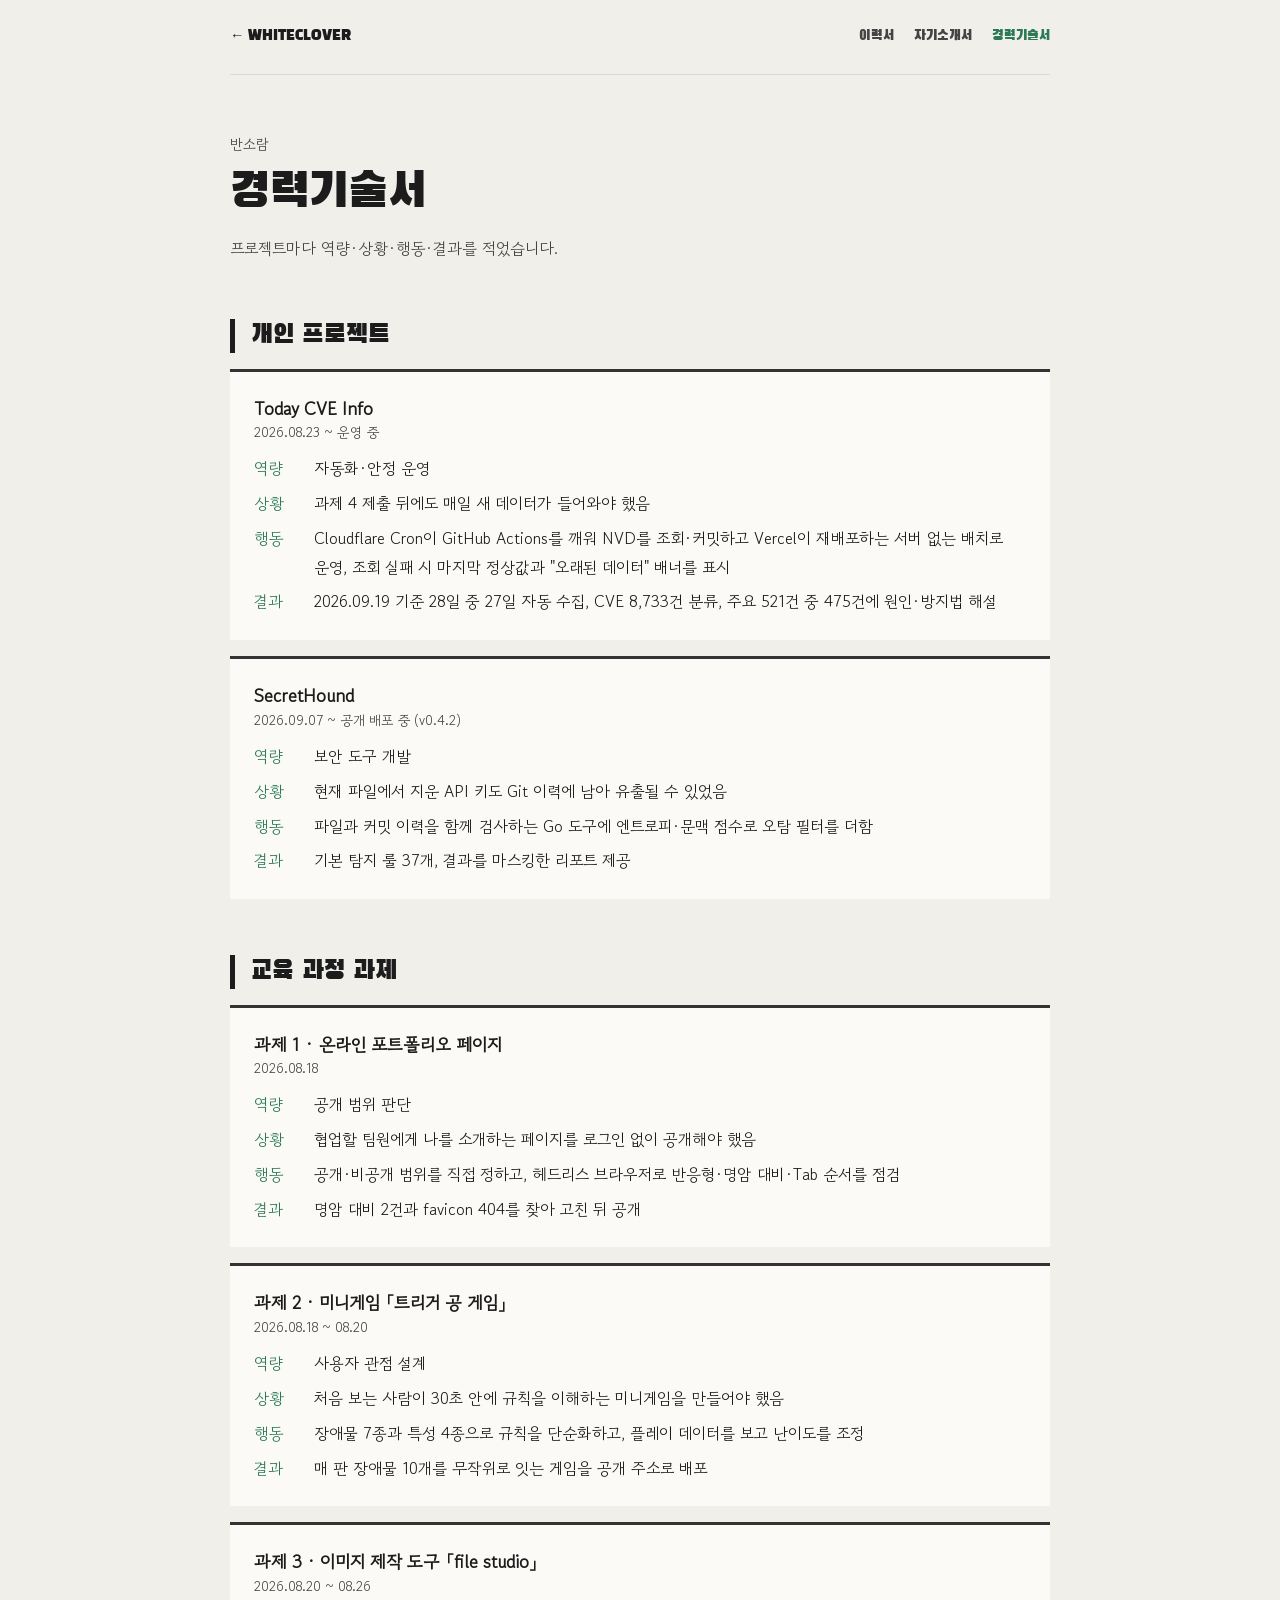
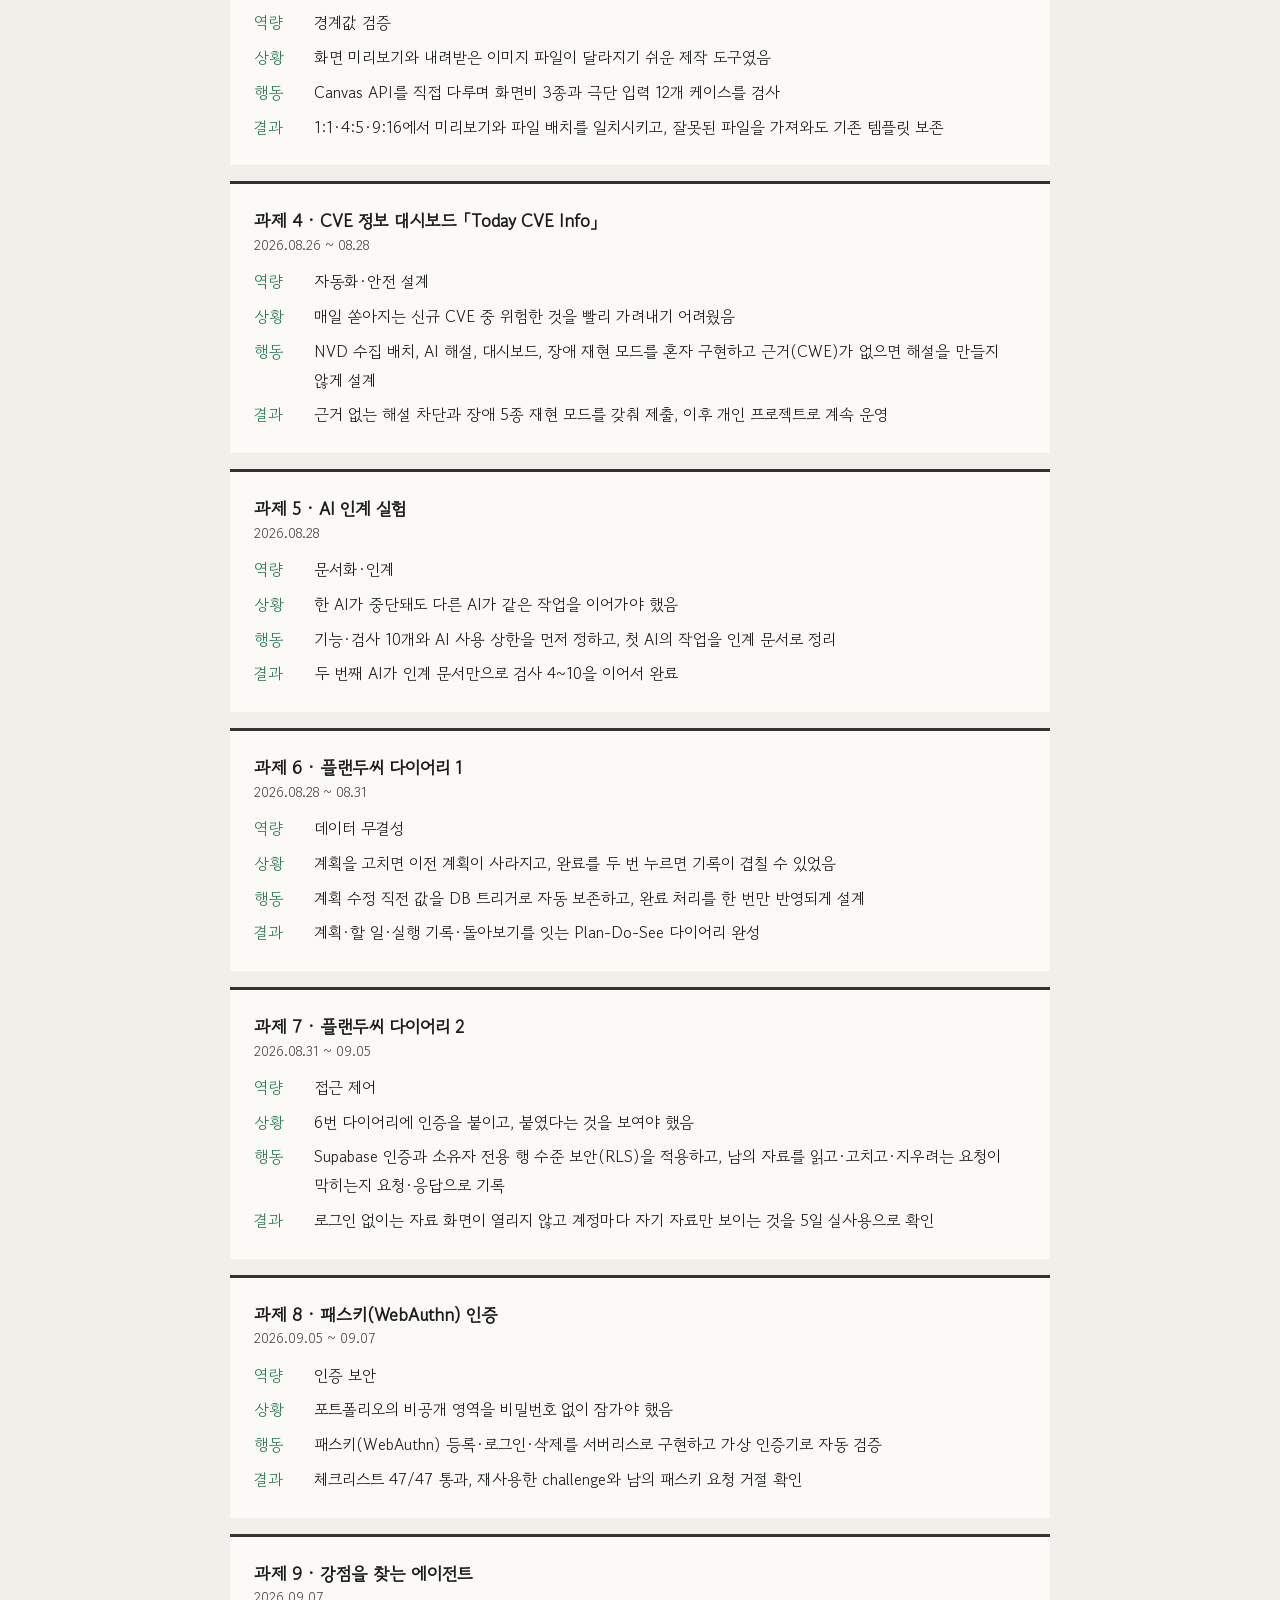
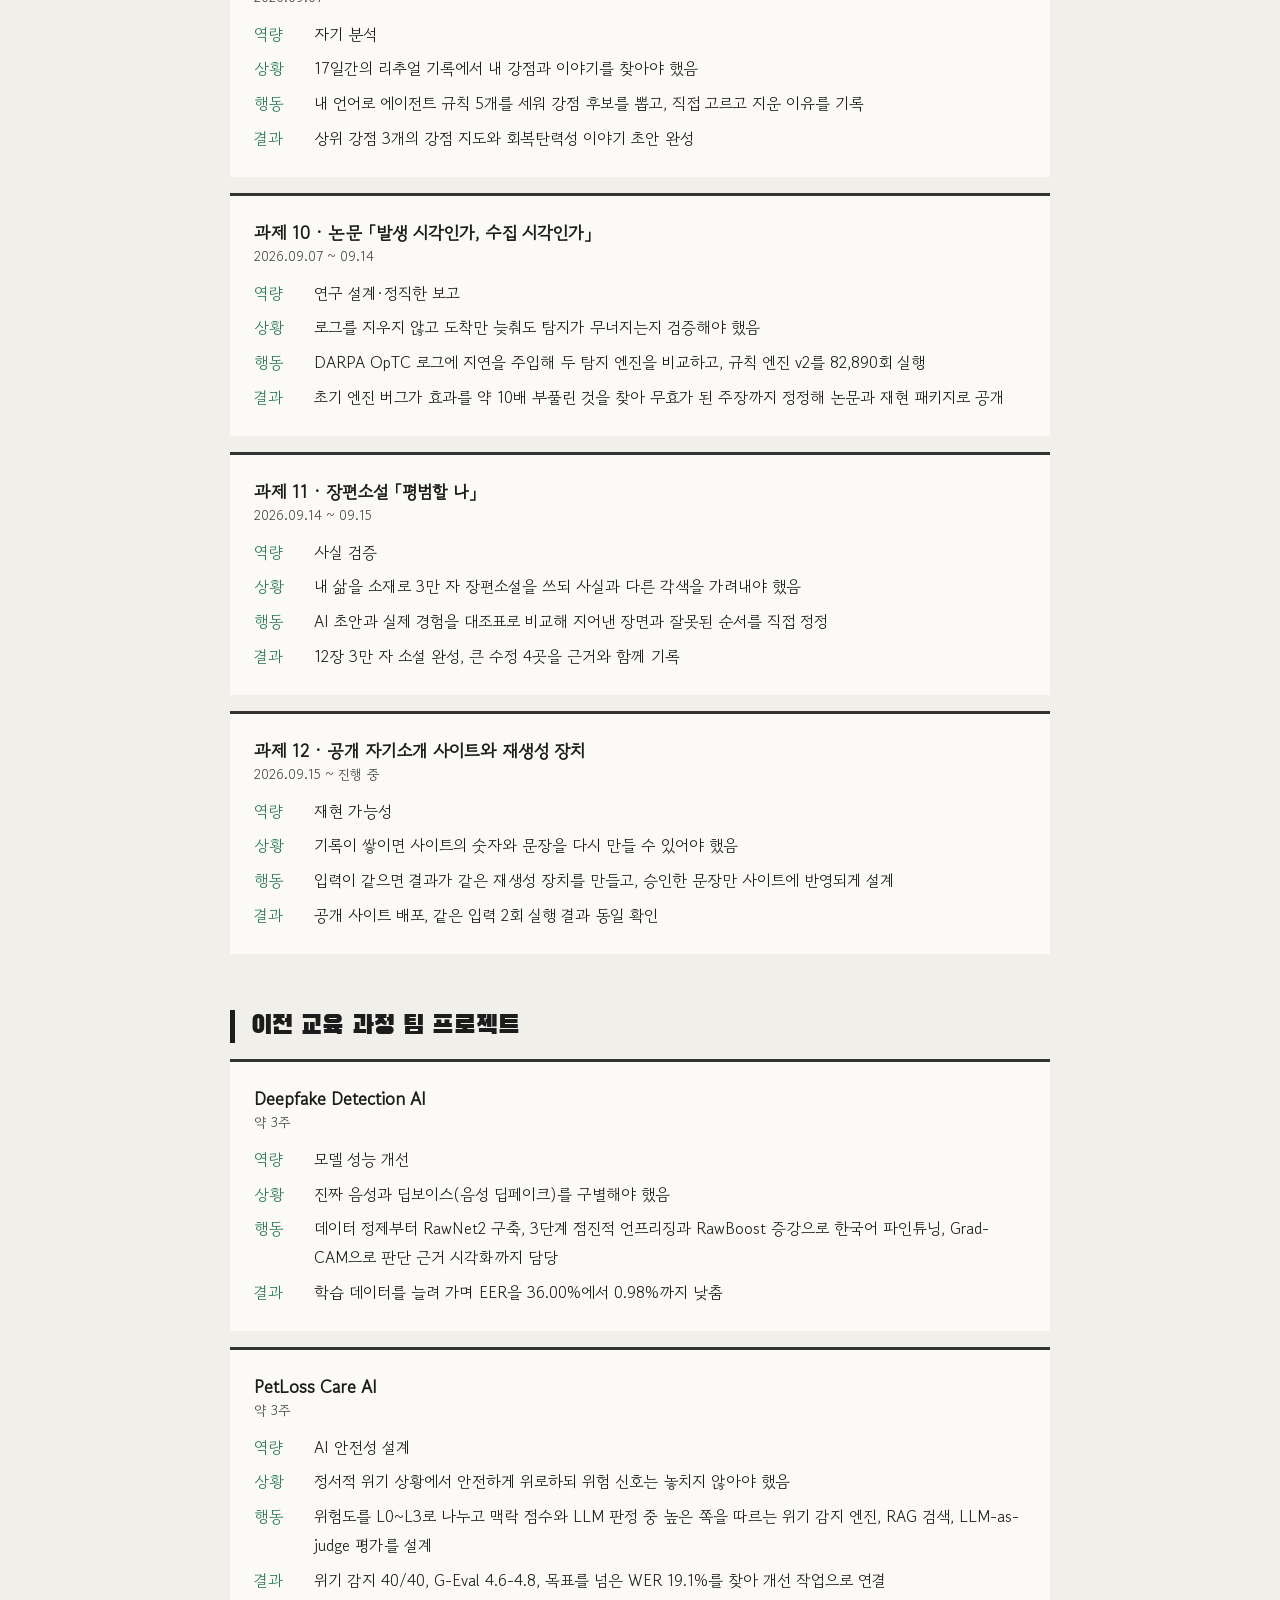
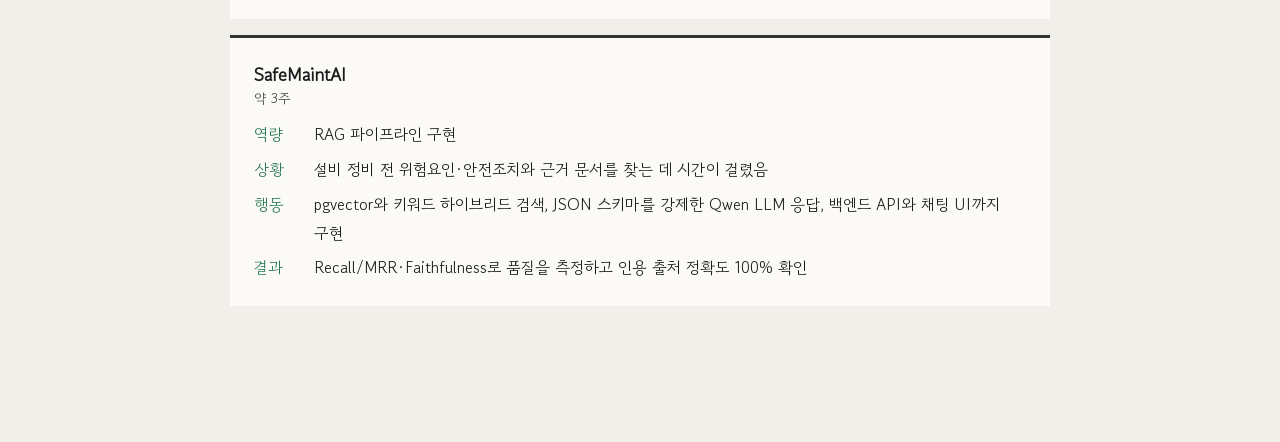
==== commit 67754430: "Feed real ritual, attendance, and submission records into regen - Replace sample inputs with real re" ====
--- a/career.html
+++ b/career.html
@@ -34,7 +34,7 @@
     </article>
 
     <article class="doc-item">
-      <h3>SecretHound <span>2026.09.07 ~ 09.09</span></h3>
+      <h3>SecretHound <span>2026.09.07 ~ 공개 배포 중 (v0.4.2)</span></h3>
       <dl>
         <dt>역량</dt><dd>보안 도구 개발</dd>
         <dt>상황</dt><dd>현재 파일에서 지운 API 키도 Git 이력에 남아 유출될 수 있었음</dd>
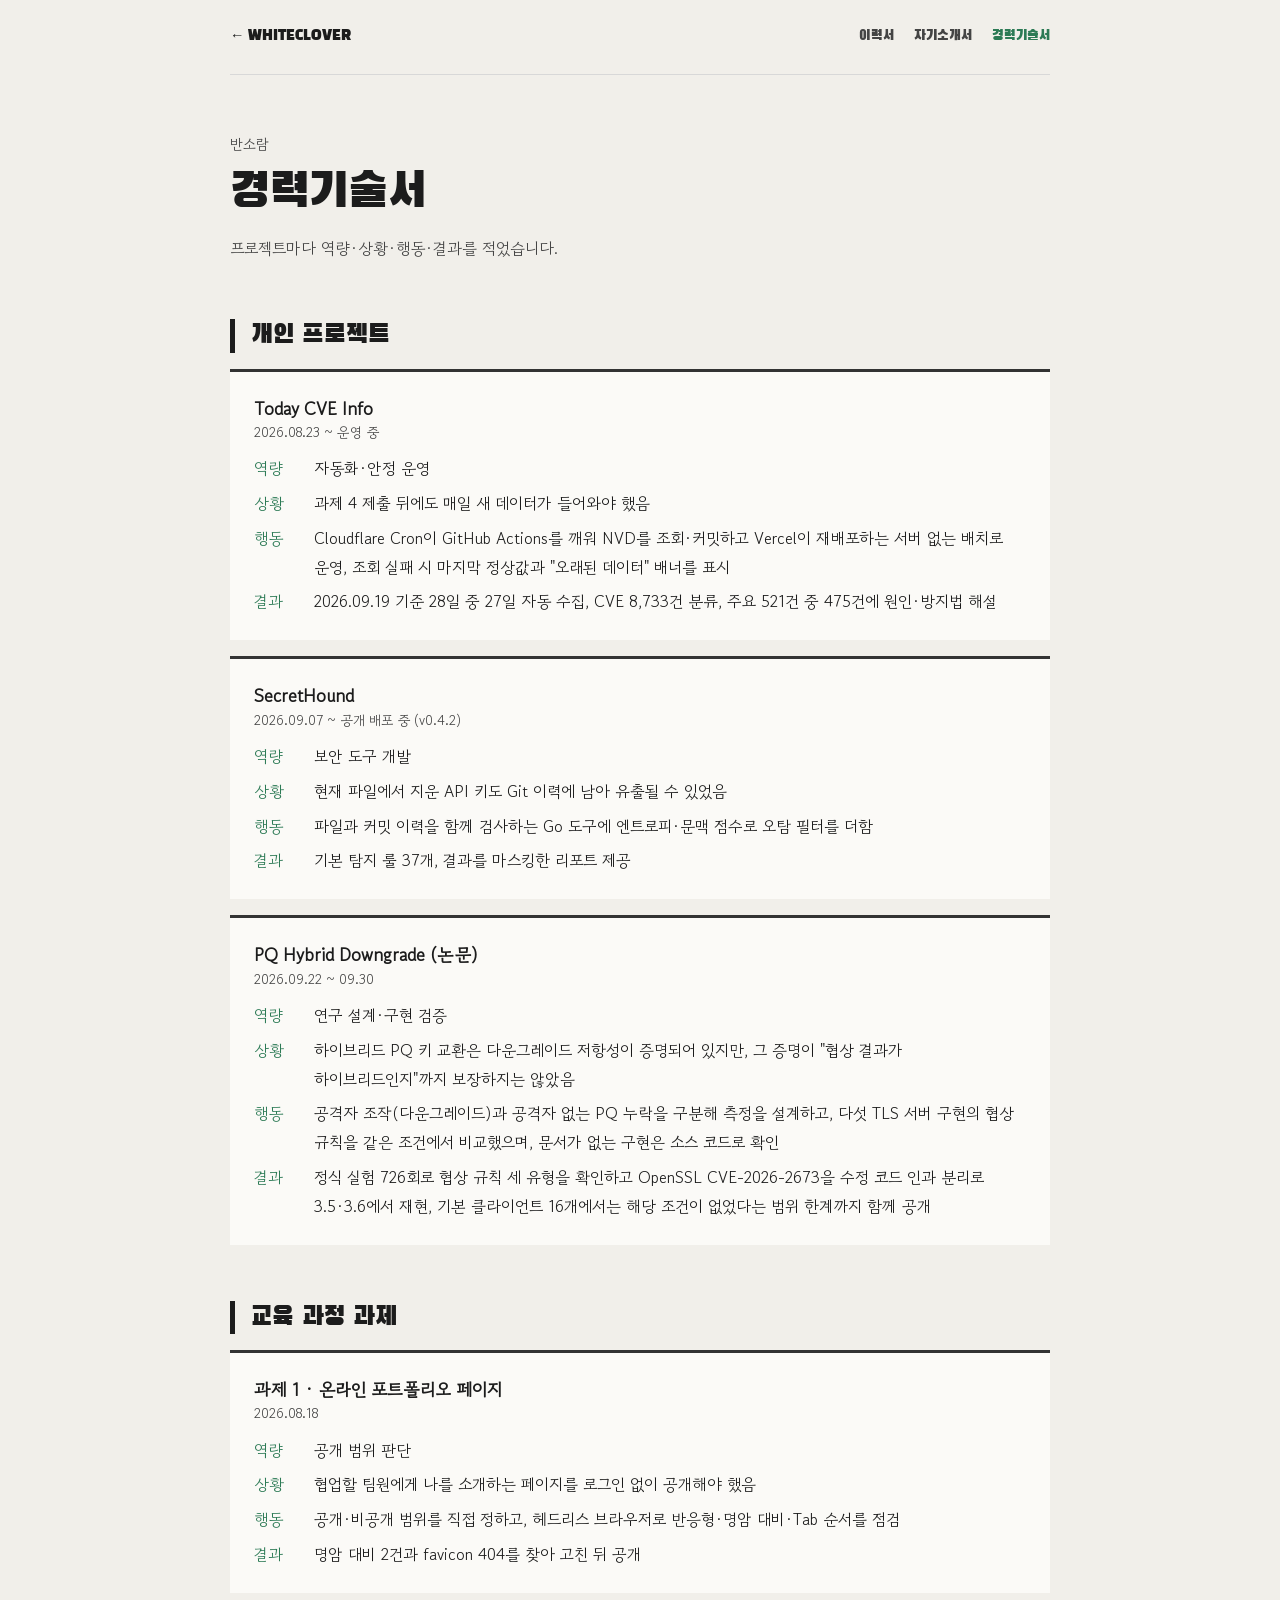
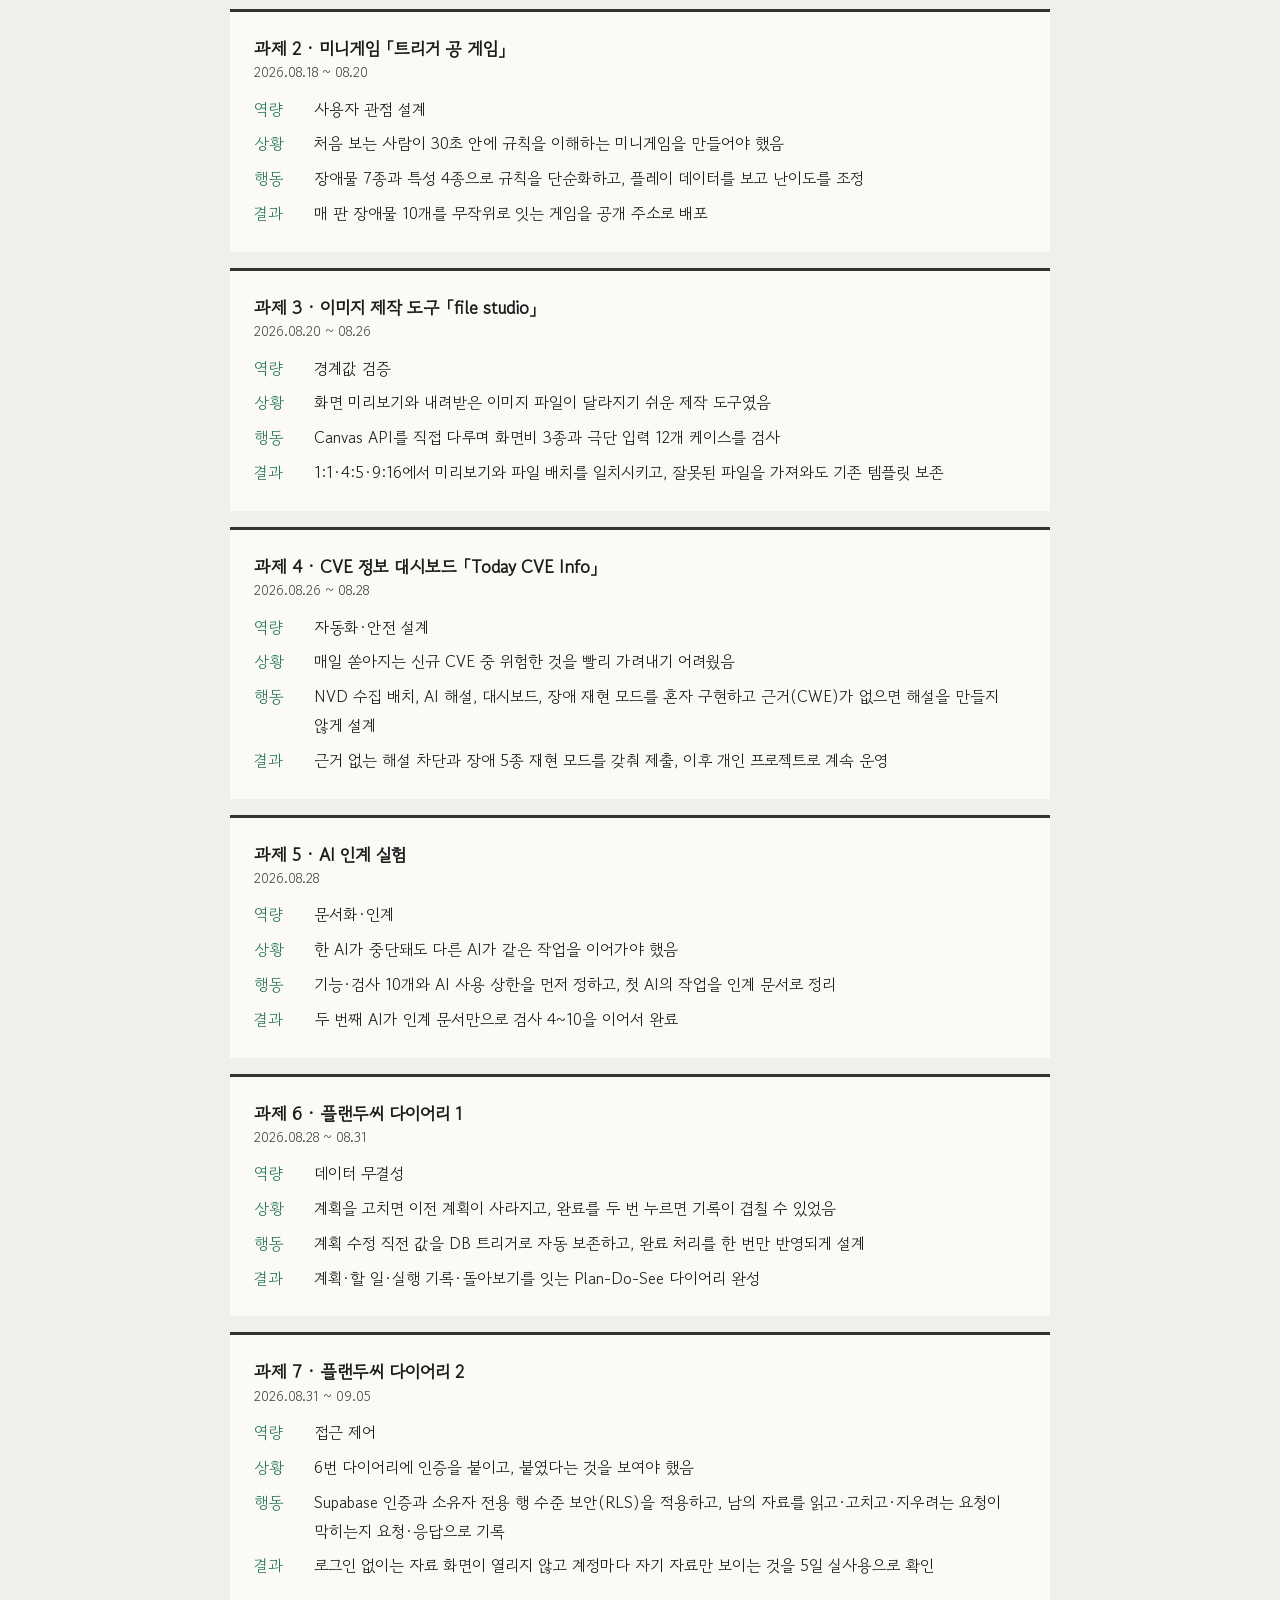
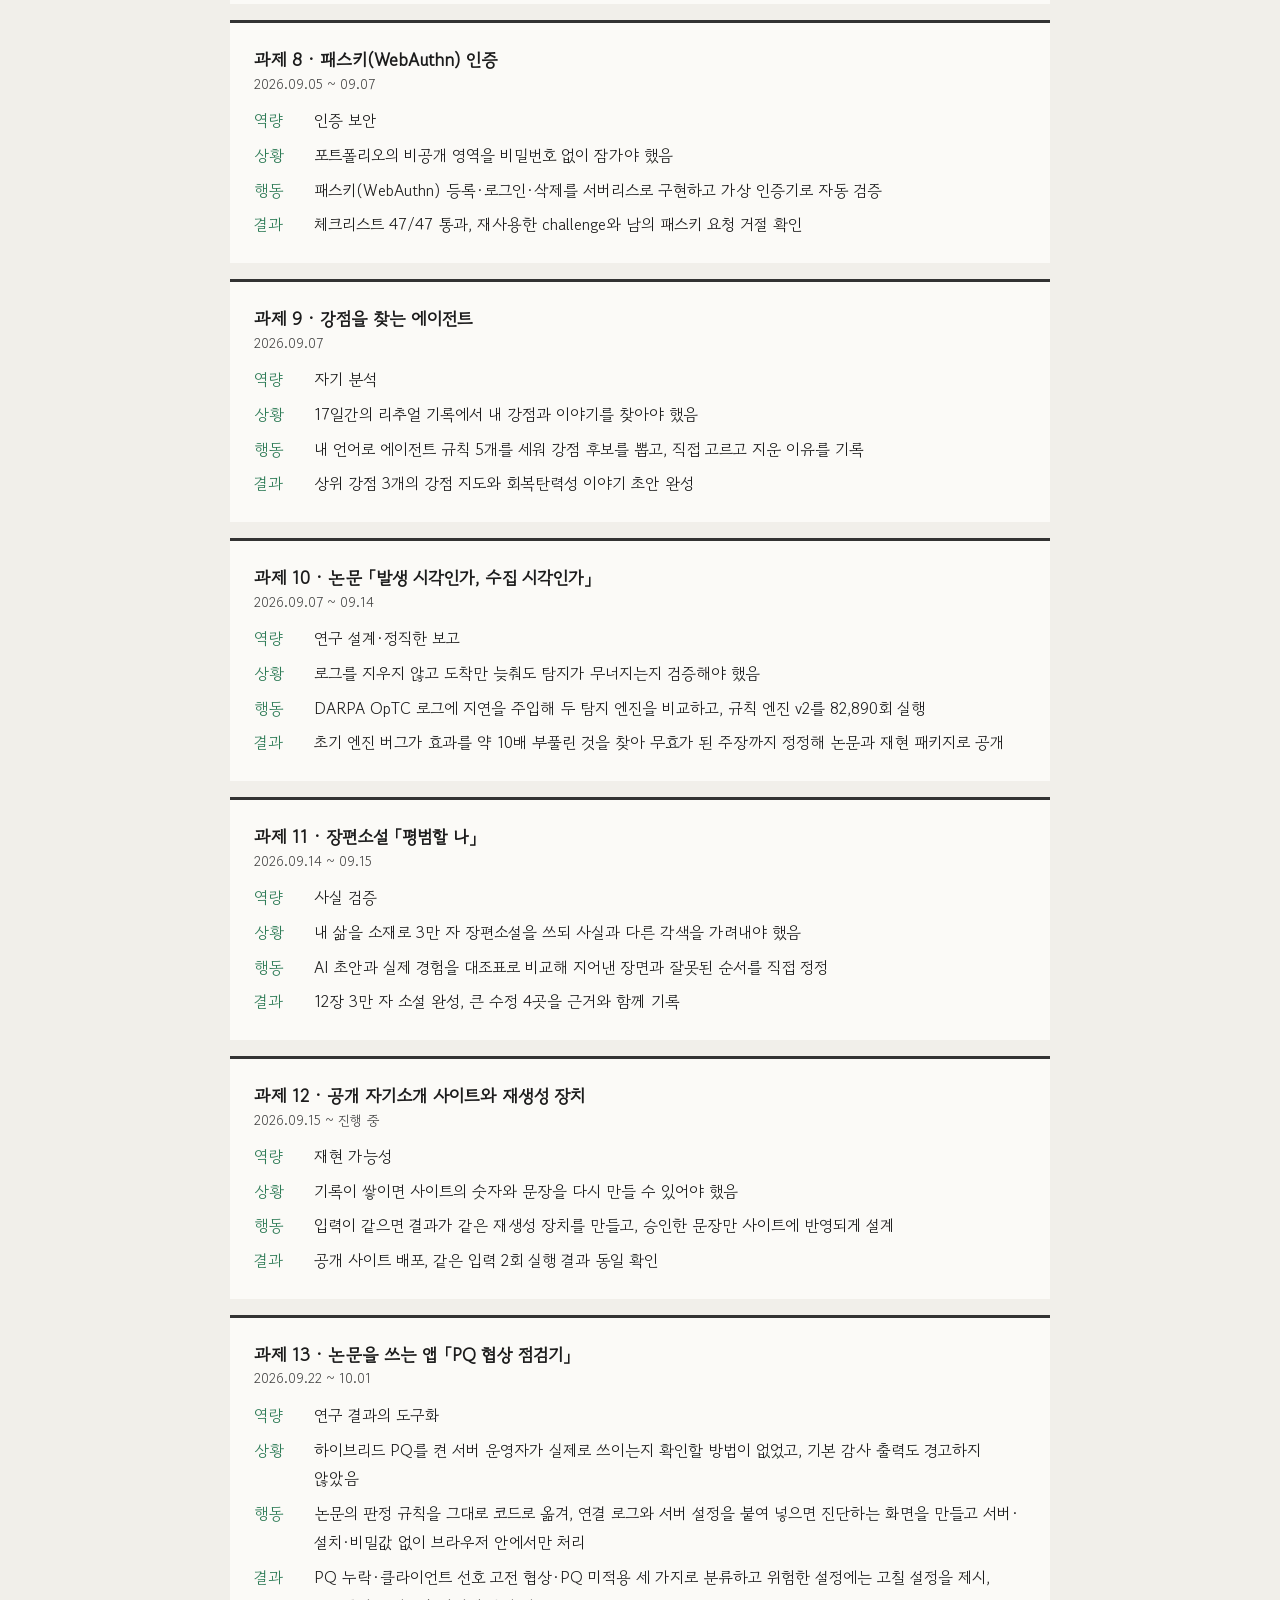
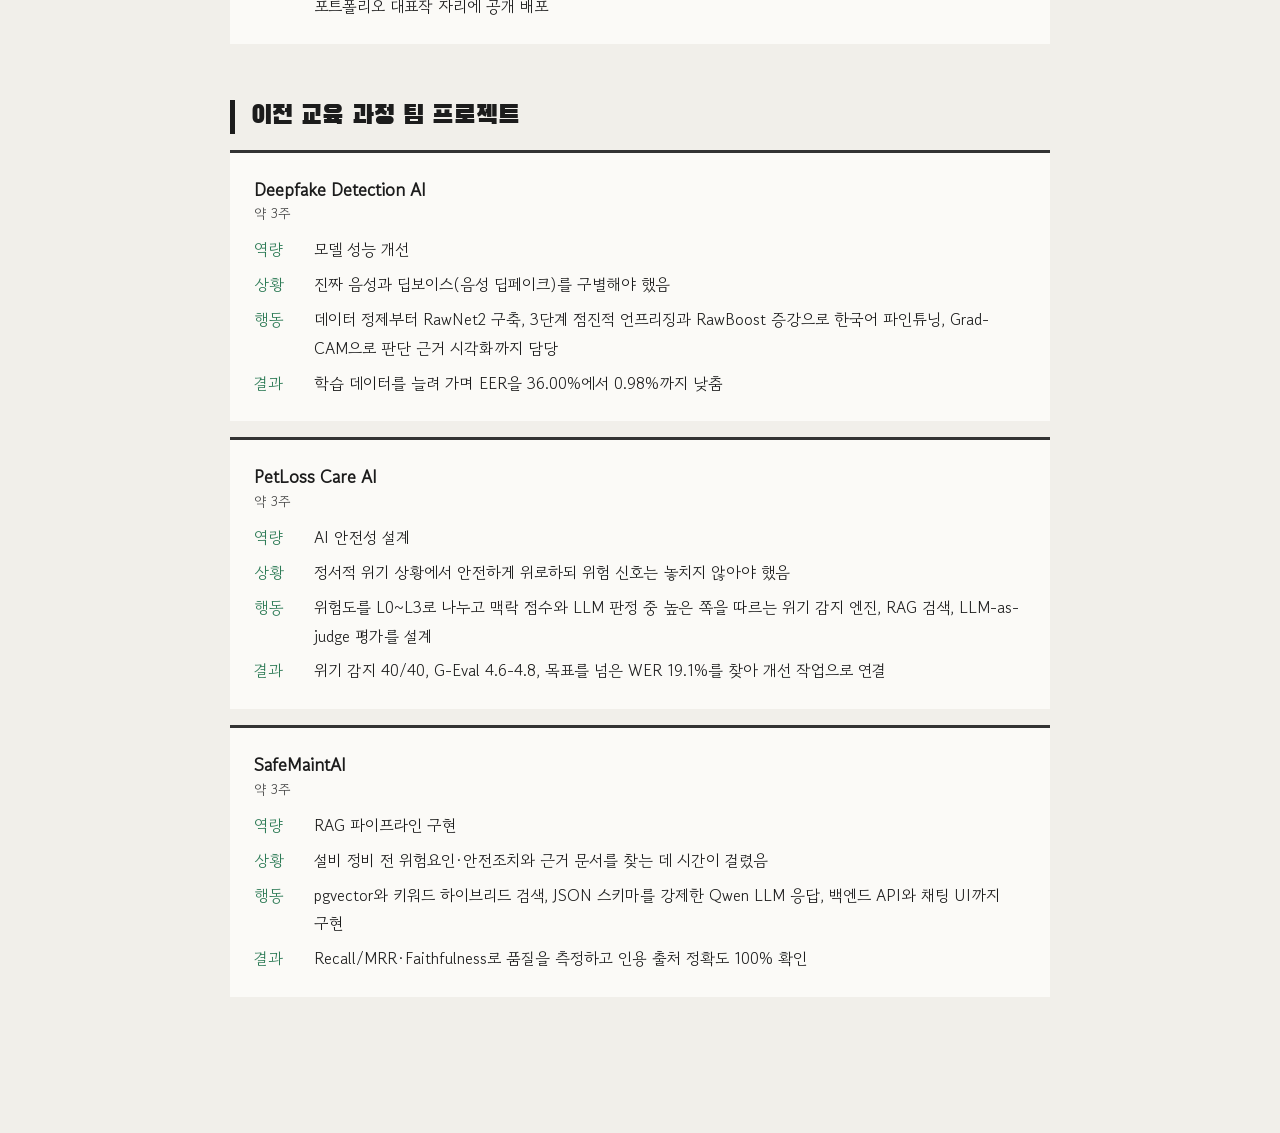
==== commit d46a8756: "List the PQ paper and checker app in resume and career pages Co-Authored-By: Claude Opus 5 <noreply@" ====
--- a/career.html
+++ b/career.html
@@ -43,6 +43,16 @@
       </dl>
     </article>
 
+    <article class="doc-item">
+      <h3>PQ Hybrid Downgrade (논문) <span>2026.09.22 ~ 09.30</span></h3>
+      <dl>
+        <dt>역량</dt><dd>연구 설계·구현 검증</dd>
+        <dt>상황</dt><dd>하이브리드 PQ 키 교환은 다운그레이드 저항성이 증명되어 있지만, 그 증명이 "협상 결과가 하이브리드인지"까지 보장하지는 않았음</dd>
+        <dt>행동</dt><dd>공격자 조작(다운그레이드)과 공격자 없는 PQ 누락을 구분해 측정을 설계하고, 다섯 TLS 서버 구현의 협상 규칙을 같은 조건에서 비교했으며, 문서가 없는 구현은 소스 코드로 확인</dd>
+        <dt>결과</dt><dd>정식 실험 726회로 협상 규칙 세 유형을 확인하고 OpenSSL CVE-2026-2673을 수정 코드 인과 분리로 3.5·3.6에서 재현, 기본 클라이언트 16개에서는 해당 조건이 없었다는 범위 한계까지 함께 공개</dd>
+      </dl>
+    </article>
+
     <h2>교육 과정 과제</h2>
 
     <article class="doc-item">
@@ -165,6 +175,16 @@
       </dl>
     </article>
 
+    <article class="doc-item">
+      <h3>과제 13 · 논문을 쓰는 앱 「PQ 협상 점검기」 <span>2026.09.22 ~ 10.01</span></h3>
+      <dl>
+        <dt>역량</dt><dd>연구 결과의 도구화</dd>
+        <dt>상황</dt><dd>하이브리드 PQ를 켠 서버 운영자가 실제로 쓰이는지 확인할 방법이 없었고, 기본 감사 출력도 경고하지 않았음</dd>
+        <dt>행동</dt><dd>논문의 판정 규칙을 그대로 코드로 옮겨, 연결 로그와 서버 설정을 붙여 넣으면 진단하는 화면을 만들고 서버·설치·비밀값 없이 브라우저 안에서만 처리</dd>
+        <dt>결과</dt><dd>PQ 누락·클라이언트 선호 고전 협상·PQ 미적용 세 가지로 분류하고 위험한 설정에는 고칠 설정을 제시, 포트폴리오 대표작 자리에 공개 배포</dd>
+      </dl>
+    </article>
+
     <h2>이전 교육 과정 팀 프로젝트</h2>
 
     <article class="doc-item">
